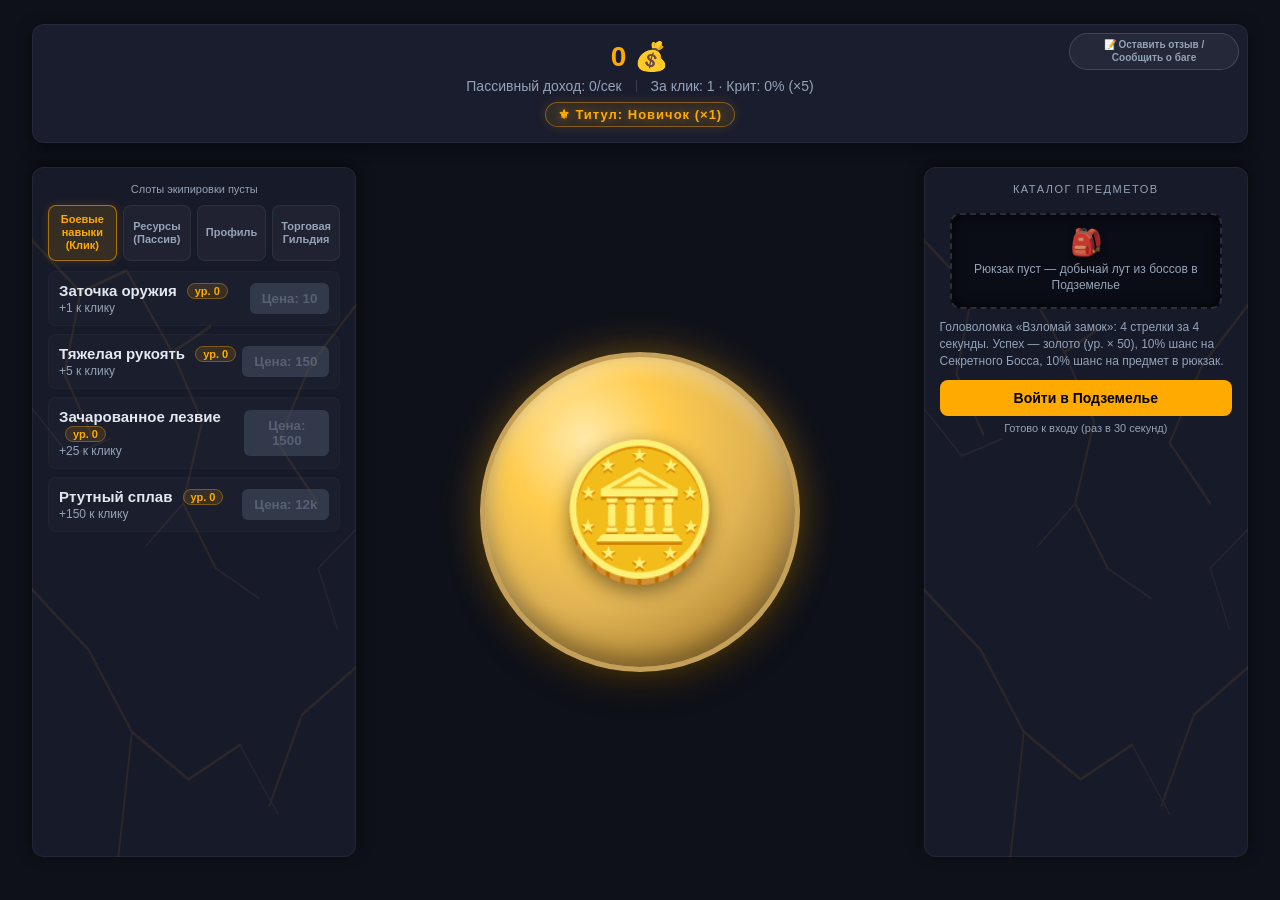
==== index.html @ f973aa7d "Add files via upload" ====
<!DOCTYPE html>
<html lang="ru">
<head>
    <meta charset="UTF-8">
    <meta name="viewport" content="width=device-width, initial-scale=1.0, maximum-scale=1.0, user-scalable=no">
    <title>Fantasy Clicker RPG</title>
    <link rel="stylesheet" href="style.css">
</head>
<body>

    <div class="game-container">
        <!-- Верхняя статистика -->
        <div class="stats-panel">
            <div class="gold-display" id="gold-count">0 💰</div>
            <div class="stats-row">
                <div class="gps-display" id="gps-count">Пассивный доход: 0/сек</div>
                <div class="gpc-display" id="gpc-count">За клик: 1</div>
            </div>
            <!-- HTML: Текущий титул (множитель Золотого Сундука) -->
            <div class="title-display" id="title-count">⚜ Титул: Новичок (×1)</div>
            <!-- HTML: Экипированное оружие с критами (угол HUD) -->
            <div class="equip-hint hidden" id="equip-hint">Оружие: Кинжал Удачи [+5% Крит]</div>

            <!-- HTML: Кнопка отзыва — верхний правый угол HUD -->
            <button class="feedback-btn" id="feedback-btn">📝 Оставить отзыв / Сообщить о баге</button>
        </div>

        <!-- HTML: Центральная зона — Золотая Монета и экран Подземелья -->
        <div class="center-panel" id="center-panel">
            <div class="click-zone" id="click-zone">
                <div id="coin-target" role="button" tabindex="0" aria-label="Золотая монета">
                    <span class="coin-face">🪙</span>
                </div>

                <!-- HTML: Золотой сундук — случайно появляется на арене -->
                <div id="chest-target" class="hidden" role="button" tabindex="0" aria-label="Золотой сундук">
                    <span class="chest-face">🧰</span>
                </div>

                <!-- HTML: Экран Подземелья (монета в это время скрыта) -->
                <div id="dungeon-screen" class="hidden">
                    <div id="puzzle-view">
                        <div class="puzzle-title">Взломай замок</div>
                        <div class="puzzle-timer"><div id="puzzle-timer-fill"></div></div>
                        <div class="puzzle-target" id="puzzle-target"></div>
                        <div class="puzzle-keys">
                            <button class="arrow-btn" data-dir="L">←</button>
                            <button class="arrow-btn" data-dir="U">↑</button>
                            <button class="arrow-btn" data-dir="R">→</button>
                            <button class="arrow-btn" data-dir="D">↓</button>
                        </div>
                        <div class="puzzle-status" id="puzzle-status"></div>
                    </div>

                    <div id="secret-boss" class="hidden">
                        <div class="secret-title">СЕКРЕТНЫЙ БОСС</div>
                        <div id="secret-boss-name">Король-Лич</div>
                        <div id="secret-hp-container">
                            <div id="secret-hp-fill"></div>
                            <span id="secret-hp-text">0 / 0 HP</span>
                        </div>
                        <div class="boss-img-wrap">
                            <img id="secret-boss-img" src="images/lich.png" alt="Король-Лич">
                        </div>
                    </div>
                </div>
            </div>
        </div>

        <!-- HTML: Вкладки — переключают зоны только на мобилках -->
        <div class="tabs">
            <button class="tab-btn active" data-tab="sec-gear">Снаряжение</button>
            <button class="tab-btn" data-tab="sec-inventory">Предметы</button>
            <button class="tab-btn" data-tab="sec-dungeon">Подземелье</button>
        </div>

        <!-- HTML: Левая колонка — магазин и наёмники -->
        <div class="left-panel" id="left-panel">
            <div class="panel-cracks"></div>
            <div class="upgrades-panel">
                <!-- Вкладка: Снаряжение (sec-gear) -->
                <div class="tab-page" id="sec-gear">
                    <div class="stat-bonus" id="stat-bonus"></div>

                    <!-- HTML: Магазин — три под-вкладки -->
                    <div class="shop-tabs">
                        <button class="shop-tab-btn active" data-shop="shop-combat">Боевые навыки (Клик)</button>
                        <button class="shop-tab-btn" data-shop="shop-passive">Ресурсы (Пассив)</button>
                        <button class="shop-tab-btn" data-shop="shop-profile">Профиль</button>
                        <button class="shop-tab-btn" data-shop="shop-guild">Торговая Гильдия</button>
                    </div>

                    <!-- Вкладка: Боевые навыки (клик-апгрейды) -->
                    <div class="shop-page" id="shop-combat">
                        <div id="click-upgrades-list">
                            <!-- JS рендерит линейку клик-апгрейдов из gameState.clickUpgrades -->
                        </div>
                    </div>

                    <!-- Вкладка: Ресурсы (пассивный доход) -->
                    <div class="shop-page hidden" id="shop-passive">
                        <div id="passive-buildings-list">
                            <!-- JS рендерит линейку построек из gameState.passiveBuildings -->
                        </div>
                    </div>

                    <!-- HTML: Вкладка «Профиль» — информационный центр -->
                    <div class="shop-page hidden" id="shop-profile">
                        <div class="profile-head">
                            <div class="profile-title-label">Текущий титул</div>
                            <div class="profile-title-name" id="profile-title-name">Новичок</div>
                            <div class="profile-title-mult" id="profile-title-mult">Множитель сундуков: x1</div>
                        </div>

                        <div class="profile-stats">
                            <div class="profile-stat"><span>Сила клика (GPC)</span><b id="profile-gpc">1</b></div>
                            <div class="profile-stat"><span>Шанс крита</span><b id="profile-crit">0%</b></div>
                            <div class="profile-stat"><span>Пассивный доход (GPS)</span><b id="profile-gps">0/сек</b></div>
                            <div class="profile-stat"><span>Всего добыто золота за всё время</span><b id="profile-total">0</b></div>
                        </div>

                        <!-- HTML: СНАРЯЖЕНИЕ — три слота (процентные множители) -->
                        <div class="equip-block">
                            <div class="equip-caption">Снаряжение</div>
                            <div class="equip-slots" id="equip-slots">
                                <!-- JS рендерит слоты: Оружие / Инструмент / Артефакт -->
                            </div>
                        </div>

                        <!-- HTML: ДЕРЕВО ТАЛАНТОВ (чуть ниже статистики) -->
                        <div class="talent-tree">
                            <div class="talent-header">Доступно очков талантов: <b id="talent-points">3</b></div>
                            <div class="talent-columns" id="talent-columns">
                                <!-- JS рендерит три ветки: Воин / Алхимик / Искатель -->
                            </div>
                        </div>

                        <div class="titles-caption">Титулы и множители сундуков</div>
                        <div class="titles-table" id="titles-table">
                            <!-- JS рендерит строки из TITLES -->
                        </div>
                    </div>

                    <!-- HTML: Вкладка «Торговая Гильдия» — торговые экспедиции (караваны) -->
                    <div class="shop-page hidden" id="shop-guild">
                        <div class="guild-card">
                            <div class="guild-caption">🚗 Торговая Гильдия</div>
                            <p class="guild-hint">Отправляй караван по дорогам королевства: 5 минут в пути — и он вернётся с золотом. Чем выше твой пассивный доход, тем богаче торговый путь.</p>
                            <div class="guild-row">
                                <span class="guild-mult" id="caravan-mult">Множитель лицензий: ×1</span>
                            </div>
                            <div class="guild-timer" id="caravan-timer">Нужен пассивный доход (GPS > 0), чтобы отправить караван</div>
                            <button class="guild-btn" id="send-caravan-btn">Отправить Караван (5 мин)</button>
                        </div>
                    </div>
                </div>
            </div>
        </div>

        <!-- HTML: Правая колонка — рюкзак и подземелье -->
        <div class="right-panel" id="right-panel">
            <div class="panel-cracks"></div>
            <div class="upgrades-panel">
                <!-- HTML: Вкладка «Предметы» — каталог всего снаряжения -->
                <div class="tab-page hidden" id="sec-inventory">
                    <div class="titles-caption">Каталог предметов</div>
                    <div id="inventory-grid">
                        <!-- JS рендерит ячейки .inventory-slot с надетыми предметами -->
                    </div>
                </div>

                <!-- HTML: Вкладка «Подземелье» -->
                <div class="tab-page hidden" id="sec-dungeon">
                    <p class="dungeon-hint">Головоломка «Взломай замок»: 4 стрелки за 4 секунды. Успех — золото (ур. × 50), 10% шанс на Секретного Босса, 10% шанс на предмет в рюкзак.</p>
                    <button class="dungeon-btn" id="enter-dungeon-btn">Войти в Подземелье</button>
                    <p class="dungeon-cool" id="dungeon-cool">Готово к входу (раз в 30 секунд)</p>
                </div>
            </div>
        </div>

        <!-- HTML: Тост о выпавшем луте -->
        <div id="loot-toast" class="hidden">
            <div class="loot-title">Найдено в Подземелье</div>
            <div class="loot-name" id="loot-name"></div>
            <div class="loot-desc" id="loot-desc"></div>
        </div>
    </div>

    <!-- HTML: Затемнение под модалкой отзыва -->
    <div id="feedback-overlay"></div>

    <!-- HTML: Модалка отзыва — Google Форма внутри iframe -->
    <div id="feedbackModal">
        <button class="feedback-close" id="feedback-close" aria-label="Закрыть">✕</button>
        <div class="feedback-title">📝 Отзыв тестера / Сообщить о баге</div>
        <div class="feedback-frame">
            <iframe src="https://docs.google.com/forms/d/e/1FAIpQLSfrHmLt3FwXzu5K6GGlWEjlSm9oFpjKxw72t0lp-JDyLlshKQ/viewform?usp=publish-editor" width="100%" height="500" frameborder="0" marginheight="0" marginwidth="0">Загрузка...</iframe>
        </div>
    </div>
    <script src="app.js"></script>
</body>
</html>
---- style.css ----
/* --- СТИЛИ И ИНТЕРФЕЙС (CSS) --- */
        :root {
            --bg-color: #0f111a;
            --panel-color: #1a1d2e;
            --accent-color: #ffaa00;
            --text-color: #e2e8f0;
            --text-dim: #94a3b8;
        }

        * {
            box-sizing: border-box;
            margin: 0;
            padding: 0;
            user-select: none;
            -webkit-user-select: none;
        }

        body {
            background-color: var(--bg-color);
            color: var(--text-color);
            font-family: 'Segoe UI', Tahoma, Geneva, Verdana, sans-serif;
            display: flex;
            flex-direction: column;
            align-items: center;
            height: 100vh;
            overflow: hidden;
        }

        .game-container {
            width: 100%;
            max-width: 480px;
            height: 100%;
            display: flex;
            flex-direction: column;
            justify-content: space-between;
            padding: 20px;
            position: relative;
        }

        /* Верхняя панель: Статистика */
        .stats-panel {
            position: relative;   /* якорь для кнопки отзыва (верхний правый угол) */
            background: var(--panel-color);
            padding: 15px;
            border-radius: 12px;
            text-align: center;
            box-shadow: 0 4px 15px rgba(0,0,0,0.5);
            border: 1px solid rgba(255,255,255,0.05);
        }

        /* ============================================================
           ОТЗЫВ ТЕСТЕРА: кнопка в углу HUD + модалка с Google Формой
           Правило трещин: у кнопки и содержимого модалки z-index выше
           любых декоративных линий (panel-cracks живёт на z-index: 0).
           ============================================================ */
        .feedback-btn {
            position: absolute;
            top: 8px;
            right: 8px;
            z-index: 2;              /* поверх фоновых декораций панели */
            max-width: 170px;
            padding: 5px 9px;
            font-size: 10px;
            font-weight: bold;
            line-height: 1.25;
            color: var(--text-dim);
            background: rgba(255, 255, 255, 0.05);
            border: 1px solid rgba(255, 255, 255, 0.14);
            border-radius: 999px;
            cursor: pointer;
            transition: color 0.15s ease, border-color 0.15s ease, box-shadow 0.2s ease;
        }

        .feedback-btn:hover {
            color: var(--accent-color);
            border-color: rgba(255, 170, 0, 0.55);
            box-shadow: 0 0 12px rgba(255, 170, 0, 0.35);
        }

        /* Полупрозрачный задний фон: игра слегка затенена, но продолжает жить */
        #feedback-overlay {
            display: none;
            position: fixed;
            inset: 0;
            background: rgba(0, 0, 0, 0.65);
            z-index: 9999;
        }

        /* Сама модалка — строго поверх всей игры */
        #feedbackModal {
            display: none;
            position: fixed;
            top: 50%;
            left: 50%;
            transform: translate(-50%, -50%);
            z-index: 10000;
            width: min(560px, calc(100vw - 24px));
            box-sizing: border-box;
            padding: 16px 14px 14px;
            background: #0d101b;
            border: 1px solid rgba(255, 170, 0, 0.45);
            border-radius: 14px;
            box-shadow: 0 24px 64px rgba(0, 0, 0, 0.75), inset 0 0 26px rgba(255, 170, 0, 0.05);
        }

        .feedback-title {
            position: relative;
            z-index: 1;              /* заголовок поверх любых декоративных линий */
            text-align: center;
            font-size: 14px;
            font-weight: 900;
            letter-spacing: 0.5px;
            color: var(--accent-color);
            text-shadow: 0 0 10px rgba(255, 170, 0, 0.4);
            margin-bottom: 10px;
            padding: 0 26px;
        }

        .feedback-close {
            position: absolute;
            top: 8px;
            right: 8px;
            z-index: 2;              /* крестик всегда кликабелен */
            width: 28px;
            height: 28px;
            display: flex;
            align-items: center;
            justify-content: center;
            font-size: 15px;
            font-weight: bold;
            color: var(--text-dim);
            background: rgba(255, 255, 255, 0.06);
            border: 1px solid rgba(255, 255, 255, 0.16);
            border-radius: 50%;
            cursor: pointer;
            transition: color 0.15s ease, border-color 0.15s ease, transform 0.1s ease;
        }

        .feedback-close:hover {
            color: #ff5f5f;
            border-color: rgba(255, 95, 95, 0.65);
            transform: rotate(90deg);
        }

        /* Рамка формы: iframe строго поверх фоновых линий, ничего не перекрывает поля */
        .feedback-frame {
            position: relative;
            z-index: 1;
            border: 1px solid rgba(255, 255, 255, 0.12);
            border-radius: 10px;
            overflow: hidden;
            background: #fff;
        }

        .feedback-frame iframe {
            display: block;
            width: 100%;
            height: 500px;
            border: 0;
            background: #fff;
        }

        /* На узких экранах форма ниже, чтобы не вылезала за viewport */
        @media (max-width: 600px) {
            .feedback-frame iframe { height: 60vh; }
        }

        .gold-display {
            font-size: 28px;
            font-weight: bold;
            color: var(--accent-color);
            margin-bottom: 5px;
        }

        .gps-display {
            font-size: 14px;
            color: var(--text-dim);
        }

        /* Центральная зона: Главная кнопка / Клик */
        .click-zone {
            flex: 1;
            display: flex;
            justify-content: center;
            align-items: center;
            position: relative;
        }

        /* === CSS: ТРИ ЗОНЫ HUD (на ПК встают в ряд, на мобилках стеком) === */
        .center-panel {
            flex: 1 1 auto;
            min-height: 0;
            display: flex;
            align-items: stretch;
            justify-content: center;
        }

        .left-panel,
        .right-panel {
            width: 100%;
            min-width: 0;
            position: relative;        /* якорь для золотых трещин */
        }

        /* === CSS: ЗОЛОТЫЕ ТРЕЩИНЫ (медленная пульсация ауры) === */
        .panel-cracks {
            position: absolute;
            inset: 0;
            z-index: 0;        /* трещины уходят на задний план */
            pointer-events: none;
            opacity: 0.45;
            background-image: url("data:image/svg+xml,%3Csvg%20xmlns%3D%27http%3A//www.w3.org/2000/svg%27%20width%3D%27240%27%20height%3D%27320%27%20viewBox%3D%270%200%20240%20320%27%20preserveAspectRatio%3D%27none%27%3E%3Cg%20fill%3D%27none%27%20stroke%3D%27%23ffaa00%27%20stroke-width%3D%271.4%27%20stroke-linecap%3D%27round%27%20stroke-linejoin%3D%27round%27%3E%3Cpath%20d%3D%27M0%2034%20L36%2058%20L70%2048%20L104%2086%20L132%2074%27/%3E%3Cpath%20d%3D%27M240%2064%20L206%2092%20L182%20128%20L212%20156%27/%3E%3Cpath%20d%3D%27M0%20196%20L42%20224%20L74%20262%20L64%20320%27/%3E%3Cpath%20d%3D%27M240%20232%20L200%20254%20L176%20296%27/%3E%3Cpath%20d%3D%27M104%2086%20L126%20118%20L112%20156%20L136%20186%27/%3E%3Cpath%20d%3D%27M74%20262%20L116%20284%20L154%20268%27/%3E%3Cpath%20d%3D%27M36%2058%20L24%2096%20L44%20124%27/%3E%3C/g%3E%3Cg%20fill%3D%27none%27%20stroke%3D%27%23c5a059%27%20stroke-width%3D%270.9%27%20stroke-linecap%3D%27round%27%3E%3Cpath%20d%3D%27M0%20112%20L28%20134%20L58%20126%27/%3E%3Cpath%20d%3D%27M240%20168%20L212%20186%20L226%20214%27/%3E%3Cpath%20d%3D%27M112%20156%20L84%20176%27/%3E%3Cpath%20d%3D%27M154%20268%20L182%20300%27/%3E%3Cpath%20d%3D%27M136%20186%20L168%20200%27/%3E%3C/g%3E%3C/svg%3E");
            background-size: 100% 100%;
            background-repeat: no-repeat;
            animation: goldPulse 5s ease-in-out infinite;
        }

        /* Дыхание магики: мягче на 0/100%, неоновый всплеск на 50% */
        @keyframes goldPulse {
            0%, 100% {
                opacity: 0.45;
                filter: drop-shadow(0 0 4px rgba(255, 170, 0, 0.35));
            }
            50% {
                opacity: 0.62;
                filter: drop-shadow(0 0 14px rgba(255, 170, 0, 0.65)) drop-shadow(0 0 3px rgba(255, 226, 140, 0.9));
            }
        }

        /* === CSS: ЗОЛОТАЯ МОНЕТА (главная цель) === */
        #coin-target {
            position: relative;
            width: clamp(150px, 46vw, 210px);
            height: clamp(150px, 46vw, 210px);
            border-radius: 50%;
            display: flex;
            align-items: center;
            justify-content: center;
            perspective: 700px;
            cursor: pointer;
            outline: none;
            -webkit-user-select: none;
            user-select: none;
            background: radial-gradient(circle at 32% 26%, #ffe9a8 0%, #ffcc4d 26%, #e0b354 55%, #a67c2e 85%, #7a5a20 100%);
            border: 5px solid #c5a059;
            box-shadow:
                0 0 38px rgba(255, 170, 0, 0.38),
                0 14px 30px rgba(0, 0, 0, 0.55),
                inset 0 -10px 22px rgba(0, 0, 0, 0.35),
                inset 0 10px 20px rgba(255, 255, 255, 0.35);
            transition: transform 0.08s ease, box-shadow 0.2s ease;
        }

        #coin-target:hover {
            box-shadow:
                0 0 54px rgba(255, 170, 0, 0.55),
                0 14px 30px rgba(0, 0, 0, 0.55),
                inset 0 -10px 22px rgba(0, 0, 0, 0.35),
                inset 0 10px 20px rgba(255, 255, 255, 0.45);
        }

        /* Сжатие при зажатии */
        #coin-target:active {
            transform: scale(0.92);
        }

        /* Рельеф внутри монеты: 3D-покачивание */
        .coin-face {
            font-size: clamp(58px, 20vw, 92px);
            line-height: 1;
            animation: coinIdle 3.2s ease-in-out infinite;
            filter: drop-shadow(0 6px 10px rgba(0, 0, 0, 0.45));
        }

        @keyframes coinIdle {
            0%, 100% { transform: translateY(0) rotateY(-24deg) rotate(-4deg); }
            50%      { transform: translateY(-12px) rotateY(24deg) rotate(4deg); }
        }

        /* Золотые искры при клике */
        .coin-spark {
            position: absolute;
            left: 50%;
            top: 50%;
            width: 7px;
            height: 7px;
            border-radius: 50%;
            background: radial-gradient(circle, #fff6c9 0%, var(--accent-color) 55%, rgba(255, 170, 0, 0) 100%);
            box-shadow: 0 0 8px rgba(255, 200, 60, 0.9);
            pointer-events: none;
            animation: sparkFly 0.62s ease-out forwards;
        }

        @keyframes sparkFly {
            0%   { opacity: 1; transform: translate(-50%, -50%) scale(1); }
            100% { opacity: 0; transform: translate(calc(-50% + var(--dx, 0px)), calc(-50% + var(--dy, 0px))) scale(0.15); }
        }

        #boss-name,
        #secret-boss-name {
            font-size: 18px;
            font-weight: bold;
            color: var(--accent-color);
            text-align: center;
            text-shadow: 0 0 12px rgba(255, 170, 0, 0.35), 0 2px 3px rgba(0,0,0,0.8);
            letter-spacing: 0.5px;
        }

        /* HP-бар босса */
        #hp-container,
        #secret-hp-container {
            position: relative;
            width: 100%;
            max-width: 300px;
            height: 22px;
            background: #0b0d16;
            border: 1px solid rgba(255,255,255,0.14);
            border-radius: 11px;
            overflow: hidden;
            box-shadow: 0 2px 8px rgba(0,0,0,0.5);
        }

        #hp-fill,
        #secret-hp-fill {
            height: 100%;
            width: 100%;
            background: linear-gradient(90deg, #ff1100 0%, #ff6b35 100%);
            box-shadow: 0 0 12px rgba(255, 17, 0, 0.6) inset;
            transition: width 0.15s ease-out;
        }

        #hp-text,
        #secret-hp-text {
            position: absolute;
            top: 0;
            left: 0;
            right: 0;
            bottom: 0;
            display: flex;
            align-items: center;
            justify-content: center;
            font-size: 11px;
            font-weight: bold;
            color: #fff;
            letter-spacing: 0.5px;
            text-shadow: 0 1px 2px #000, 0 0 4px #000;
        }

        /* Обертка и картинка босса */
        .boss-img-wrap {
            width: 100%;
            display: flex;
            justify-content: center;
            align-items: center;
        }

        #boss-img,
        #secret-boss-img {
            max-width: 260px;
            width: 100%;
            height: auto;
            max-height: 260px;
            object-fit: contain;
            cursor: pointer;
            outline: none;
            -webkit-user-select: none;
            user-select: none;
            -webkit-user-drag: none;
            filter: drop-shadow(0 8px 18px rgba(0,0,0,0.6));
            /* idle-покачивание */
            animation: bossIdle 3s ease-in-out infinite;
            transition: transform 0.05s ease;
        }

        #boss-img:active,
        #secret-boss-img:active {
            transform: scale(0.94);
        }

        /* Секретный босс: HP-бар в фиолетовых тонах */
        #secret-hp-fill {
            background: linear-gradient(90deg, #7c3aed 0%, #a855f7 100%);
            box-shadow: 0 0 12px rgba(168, 85, 247, 0.6) inset;
        }

        @keyframes bossIdle {
            0%, 100% { transform: translateY(0); }
            50%      { transform: translateY(-14px); }
        }

        /* Эффект удара: сжатие + красная вспышка */
        #boss-img.hit-effect,
        #secret-boss-img.hit-effect {
            animation: bossIdle 3s ease-in-out infinite, bossHit 0.18s ease-out;
        }

        @keyframes bossHit {
            0%   { transform: scale(1.06); filter: brightness(3) saturate(0); }
            35%  { transform: scale(0.86); filter: brightness(1.7) sepia(1) saturate(8) hue-rotate(-30deg); }
            100% { transform: scale(1);    filter: drop-shadow(0 8px 18px rgba(0,0,0,0.6)); }
        }

        /* Всплывающие цифры урона/клика */
        .floating-text {
            position: absolute;
            color: var(--accent-color);
            font-size: 24px;
            font-weight: bold;
            pointer-events: none;
            animation: floatUp 0.6s ease-out forwards;
        }

        @keyframes floatUp {
            0% { opacity: 1; transform: translateY(0) scale(1); }
            100% { opacity: 0; transform: translateY(-80px) scale(0.8); }
        }

        /* === CSS: КРИТИЧЕСКИЙ УДАР === */
        .floating-text.crit {
            color: #ff1100;
            font-size: 42px;
            font-weight: 900;
            letter-spacing: 1px;
            text-shadow: 0 0 10px rgba(255, 17, 0, 0.9), 0 0 26px rgba(255, 17, 0, 0.55), 0 2px 4px rgba(0,0,0,0.8);
            animation: floatUpCrit 0.75s ease-out forwards;
            z-index: 5;
        }

        @keyframes floatUpCrit {
            0%   { opacity: 1; transform: translateY(0) scale(0.5) rotate(-4deg); }
            25%  { opacity: 1; transform: translateY(-18px) scale(1.3) rotate(2deg); }
            100% { opacity: 0; transform: translateY(-110px) scale(1) rotate(0deg); }
        }

        /* Уровень/количество внутри названия апгрейда магазина */
        .upg-lvl {
            font-size: 11px;
            font-weight: bold;
            color: var(--accent-color);
            background: rgba(255, 170, 0, 0.12);
            border: 1px solid rgba(255, 170, 0, 0.35);
            border-radius: 999px;
            padding: 1px 7px;
            margin-left: 6px;
            vertical-align: 1px;
            white-space: nowrap;
        }

        /* Оружие с критами — Кинжал Удачи в углу HUD */
        .equip-hint {
            display: inline-block;
            margin-top: 6px;
            padding: 3px 10px;
            font-size: 11px;
            font-weight: bold;
            color: #3b82f6;
            background: rgba(59, 130, 246, 0.12);
            border: 1px solid rgba(59, 130, 246, 0.5);
            border-radius: 999px;
            text-shadow: 0 0 10px rgba(59, 130, 246, 0.6);
            box-shadow: 0 0 12px rgba(59, 130, 246, 0.25);
        }

        /* Нинняя панель: Улучшения (контент поверх трещин) */
        .upgrades-panel {
            position: relative;
            z-index: 2;
            background: rgba(26, 29, 46, 0.82);
            border-radius: 12px;
            padding: 15px;
            max-height: 250px;
            overflow-y: auto;
            box-shadow: 0 -4px 15px rgba(0,0,0,0.5);
            border: 1px solid rgba(255,255,255,0.05);
            /* убираем дефолтный скроллбар браузера */
            scrollbar-width: thin;
            scrollbar-color: var(--accent-color) #11131c;
        }

        /* Кастомный скроллбар панели (золото) */
        .upgrades-panel::-webkit-scrollbar {
            width: 6px;
            height: 6px;
        }

        .upgrades-panel::-webkit-scrollbar-track {
            background: #11131c;
            border-radius: 6px;
        }

        .upgrades-panel::-webkit-scrollbar-thumb {
            background: linear-gradient(180deg, var(--accent-color) 0%, #c5a059 100%);
            border-radius: 6px;
            box-shadow: 0 0 6px rgba(255, 170, 0, 0.4);
        }

        .upgrades-panel::-webkit-scrollbar-thumb:hover {
            background: #ffcc55;
        }

        .upgrades-panel::-webkit-scrollbar-thumb:active {
            background: #ffe08a;
        }

        .upgrade-item {
            display: flex;
            justify-content: space-between;
            align-items: center;
            background: rgba(255,255,255,0.02);
            padding: 10px;
            border-radius: 8px;
            margin-bottom: 8px;
            border: 1px solid rgba(255,255,255,0.02);
        }

        .upgrade-info h4 {
            font-size: 15px;
            margin-bottom: 2px;
        }

        .upgrade-info p {
            font-size: 12px;
            color: var(--text-dim);
        }

        .upgrade-btn {
            background: var(--accent-color);
            color: #000;
            border: none;
            padding: 8px 12px;
            border-radius: 6px;
            font-weight: bold;
            cursor: pointer;
            transition: opacity 0.2s;
        }

        .upgrade-btn:disabled {
            background: #475569;
            color: #94a3b8;
            cursor: not-allowed;
            opacity: 0.5;
        }

        /* === CSS: ВКЛАДКИ НИЖНЕЙ ПАНЕЛИ === */
        .hidden { display: none !important; }

        .tabs {
            display: flex;
            gap: 6px;
            margin-bottom: 12px;
            background: var(--panel-color);
            border: 1px solid rgba(255,255,255,0.05);
            border-radius: 12px;
            padding: 10px;
            box-shadow: 0 4px 14px rgba(0,0,0,0.45);
        }

        .tab-btn {
            flex: 1;
            background: rgba(255,255,255,0.04);
            color: var(--text-dim);
            border: 1px solid rgba(255,255,255,0.06);
            padding: 8px 4px;
            border-radius: 8px;
            font-size: 12px;
            font-weight: bold;
            cursor: pointer;
            transition: background 0.15s ease, color 0.15s ease, border-color 0.15s ease;
        }

        .tab-btn.active {
            background: rgba(255,170,0,0.14);
            color: var(--accent-color);
            border-color: rgba(255,170,0,0.55);
            box-shadow: 0 0 10px rgba(255,170,0,0.18);
        }

        .tab-page {
            position: relative;
            z-index: 2;
            display: block;
        }

        .stat-bonus {
            font-size: 11px;
            color: var(--text-dim);
            text-align: center;
            margin-bottom: 10px;
        }

        /* === CSS: СЕТКА РЮКЗАКА (СЛОТЫ ЛУТА) === */
        #inventory-grid {
            display: grid;
            grid-template-columns: repeat(auto-fill, minmax(70px, 1fr));
            gap: 10px;
            padding: 10px;
        }

        .inventory-slot {
            position: relative;
            aspect-ratio: 1 / 1;
            min-width: 70px;
            min-height: 70px;
            display: flex;
            flex-direction: column;
            align-items: center;
            justify-content: center;
            gap: 3px;
            padding: 6px 4px;
            background: #0b0d16;
            border: 2px solid rgba(255,255,255,0.10);
            border-radius: 10px;
            box-shadow: inset 0 0 14px rgba(0,0,0,0.75);
            text-align: center;
        }

        /* Неоновая подсветка рамки по редкости */
        .inventory-slot.rarity-common {
            border-color: #94a3b8;
            box-shadow: inset 0 0 14px rgba(0,0,0,0.75), 0 0 8px rgba(148, 163, 184, 0.35);
        }

        .inventory-slot.rarity-rare {
            border-color: #3b82f6;
            box-shadow: inset 0 0 14px rgba(0,0,0,0.75), 0 0 10px rgba(59, 130, 246, 0.5);
        }

        .inventory-slot.rarity-epic {
            border-color: #a855f7;
            box-shadow: inset 0 0 14px rgba(0,0,0,0.75), 0 0 12px rgba(168, 85, 247, 0.55);
        }

        .inventory-slot.equipped {
            background: #141830;
            transform: translateY(-2px);
        }

        .inventory-slot.equipped.rarity-common  { box-shadow: inset 0 0 14px rgba(0,0,0,0.6), 0 0 16px rgba(148, 163, 184, 0.75); }
        .inventory-slot.equipped.rarity-rare    { box-shadow: inset 0 0 14px rgba(0,0,0,0.6), 0 0 18px rgba(59, 130, 246, 0.8); }
        .inventory-slot.equipped.rarity-epic    { box-shadow: inset 0 0 14px rgba(0,0,0,0.6), 0 0 20px rgba(168, 85, 247, 0.85); }

        .slot-icon {
            font-size: 22px;
            line-height: 1;
            filter: drop-shadow(0 2px 3px rgba(0,0,0,0.8));
        }

        .slot-bonus {
            font-size: 10px;
            font-weight: bold;
            color: var(--accent-color);
            line-height: 1;
        }

        .slot-btn {
            border: 1px solid rgba(255,255,255,0.18);
            background: rgba(255,255,255,0.06);
            color: var(--text-color);
            font-size: 9px;
            font-weight: bold;
            line-height: 1;
            padding: 3px 5px;
            border-radius: 5px;
            cursor: pointer;
            transition: background 0.15s ease, color 0.15s ease;
        }

        .slot-btn:hover {
            background: rgba(255,170,0,0.22);
        }

        .slot-btn.on {
            background: var(--accent-color);
            color: #000;
            border-color: var(--accent-color);
        }

        /* Заглушка пустого рюкзака — в виде «пустого слота» */
        .inv-empty {
            grid-column: 1 / -1;
            display: flex;
            flex-direction: column;
            align-items: center;
            justify-content: center;
            gap: 6px;
            min-height: 92px;
            padding: 14px 12px;
            background: #0b0d16;
            border: 2px dashed rgba(255, 255, 255, 0.14);
            border-radius: 10px;
            box-shadow: inset 0 0 14px rgba(0, 0, 0, 0.75);
            color: var(--text-dim);
            font-size: 12px;
            line-height: 1.35;
            text-align: center;
            transition: border-color 0.25s ease;
        }

        .inv-empty:hover {
            border-color: rgba(255, 170, 0, 0.45);
        }

        .inv-empty .empty-icon {
            font-size: 26px;
            line-height: 1;
            opacity: 0.8;
            filter: drop-shadow(0 2px 3px rgba(0, 0, 0, 0.8));
        }

        /* === CSS: ПОДЗЕМЕЛЬЕ === */
        .dungeon-hint {
            font-size: 12px;
            color: var(--text-dim);
            line-height: 1.4;
            margin-bottom: 10px;
        }

        .dungeon-btn {
            width: 100%;
            padding: 10px;
            border: none;
            border-radius: 8px;
            background: var(--accent-color);
            color: #000;
            font-weight: bold;
            font-size: 14px;
            cursor: pointer;
            transition: opacity 0.2s;
        }

        .dungeon-btn:disabled {
            background: #475569;
            color: #94a3b8;
            opacity: 0.6;
            cursor: not-allowed;
        }

        .dungeon-cool {
            font-size: 11px;
            color: var(--text-dim);
            text-align: center;
            margin-top: 6px;
        }

        /* Экран головоломки (живёт в клик-зоне, арена скрыта) */
        #dungeon-screen {
            width: 100%;
            display: flex;
            flex-direction: column;
            align-items: center;
            gap: 8px;
            text-align: center;
        }

        #dungeon-screen.shake { animation: dungeonShake 0.5s ease-in-out; }

        @keyframes dungeonShake {
            0%, 100% { transform: translate(0, 0); }
            20% { transform: translate(-9px, 4px) rotate(-1.2deg); }
            40% { transform: translate(9px, -4px) rotate(1.2deg); }
            60% { transform: translate(-6px, -3px); }
            80% { transform: translate(6px, 3px); }
        }

        .puzzle-title {
            font-size: 17px;
            font-weight: bold;
            color: var(--accent-color);
            text-shadow: 0 0 12px rgba(255,170,0,0.35);
        }

        .puzzle-timer {
            width: 100%;
            max-width: 300px;
            height: 10px;
            background: #0b0d16;
            border: 1px solid rgba(255,255,255,0.14);
            border-radius: 5px;
            overflow: hidden;
        }

        #puzzle-timer-fill {
            height: 100%;
            width: 100%;
            background: linear-gradient(90deg, #ffaa00 0%, #ff1100 100%);
            transition: width 0.05s linear;
        }

        .puzzle-target {
            display: flex;
            gap: 10px;
            min-height: 44px;
            font-size: 34px;
            line-height: 44px;
            color: var(--text-color);
            text-shadow: 0 0 12px rgba(255,170,0,0.5);
        }

        .puzzle-target .arrow.pending { opacity: 0.4; }
        .puzzle-target .arrow.ok {
            color: #22c55e;
            text-shadow: 0 0 12px rgba(34,197,94,0.8);
        }

        .puzzle-keys {
            display: flex;
            gap: 8px;
        }

        .arrow-btn {
            width: 52px;
            height: 52px;
            border-radius: 10px;
            border: 1px solid rgba(255,255,255,0.14);
            background: #1a1d2e;
            color: var(--text-color);
            font-size: 24px;
            cursor: pointer;
            transition: transform 0.05s ease, background 0.1s ease;
        }

        .arrow-btn:active {
            transform: scale(0.9);
            background: rgba(255,170,0,0.3);
        }

        .puzzle-status {
            font-size: 14px;
            font-weight: bold;
            min-height: 18px;
        }

        .puzzle-status.ok { color: #22c55e; }
        .puzzle-status.fail { color: #ff1100; }

        /* Секретный босс в данже */
        .secret-title {
            font-size: 16px;
            font-weight: bold;
            color: #a855f7;
            letter-spacing: 2px;
            text-shadow: 0 0 14px rgba(168,85,247,0.75);
        }

        /* === CSS: ТОСТ ЛУТА === */
        #loot-toast {
            position: absolute;
            left: 50%;
            top: 42%;
            transform: translate(-50%, -50%);
            background: rgba(10, 12, 20, 0.96);
            border: 2px solid var(--accent-color);
            border-radius: 12px;
            padding: 14px 18px;
            text-align: center;
            z-index: 30;
            pointer-events: none;
            box-shadow: 0 0 34px rgba(255,170,0,0.45);
        }

        #loot-toast.show { animation: lootPop 2.6s ease forwards; }

        #loot-toast .loot-title {
            font-size: 11px;
            letter-spacing: 2px;
            text-transform: uppercase;
            color: var(--text-dim);
        }

        #loot-toast .loot-name {
            font-size: 20px;
            font-weight: 900;
            margin-top: 4px;
        }

        #loot-toast .loot-desc {
            font-size: 12px;
            color: var(--text-dim);
            margin-top: 4px;
        }

        @keyframes lootPop {
            0%   { opacity: 0; transform: translate(-50%, -50%) scale(0.4) rotate(-6deg); }
            12%  { opacity: 1; transform: translate(-50%, -50%) scale(1.18) rotate(2deg); }
            22%  { transform: translate(-50%, -50%) scale(1) rotate(0deg); }
            82%  { opacity: 1; transform: translate(-50%, -50%) scale(1); }
            100% { opacity: 0; transform: translate(-50%, -62%) scale(0.9); }
        }
    
        /* ============================================================
           ПК-ВЕРСИЯ (min-width: 769px)
           Три зоны в ряд: магазин | монета | рюкзак и подземелье.
           Вкладки отключены — весь HUD виден одновременно.
           ============================================================ */
        @media (min-width: 769px) {
            body {
                height: auto;
                min-height: 100vh;
                overflow: auto;
            }

            .game-container {
                max-width: 100%;
                width: 100%;
                height: auto;
                min-height: 100vh;
                padding: 24px 32px 32px;
                display: grid;
                grid-template-columns: minmax(260px, 1fr) minmax(440px, 1.6fr) minmax(260px, 1fr);
                grid-template-areas:
                    "stats stats stats"
                    "left center right";
                gap: 24px;
                align-content: start;
            }

            .stats-panel { grid-area: stats; }
            .center-panel { grid-area: center; }
            .left-panel   { grid-area: left; }
            .right-panel  { grid-area: right; }

            /* Вкладки на ПК не нужны: все три зоны видны сразу */
            .tabs { display: none; }
            .left-panel.hidden,
            .right-panel.hidden,
            .tab-page.hidden { display: block !important; }

            /* Одинаковая высота колонок, контент скроллится внутри */
            .center-panel,
            .left-panel,
            .right-panel {
                height: calc(100vh - 210px);
                min-height: 460px;
            }

            .left-panel,
            .right-panel { display: flex; }

            .left-panel .upgrades-panel,
            .right-panel .upgrades-panel {
                flex: 1;
                max-height: none;
                min-height: 0;
                overflow-y: auto;
            }

            .click-zone { min-height: 460px; }

            /* Монета крупнее — до 320px */
            #coin-target {
                width: 320px;
                height: 320px;
            }

            .coin-face { font-size: 132px; }

            /* Тост всегда по центру экрана */
            #loot-toast { position: fixed; }
        }

        /* ============================================================
           HUD: статистика (GPC + Титул), магазин с двумя вкладками,
           Золотой сундук.
           Правило трещин: .panel-cracks { z-index: 0 } + весь
           интерактивный контент панелей на z-index: 2 (проверено).
           ============================================================ */

        /* Верхняя панель: строка GPS + GPC и бейдж титула */
        .stats-row {
            display: flex;
            justify-content: center;
            align-items: center;
            gap: 14px;
            flex-wrap: wrap;
        }

        .gpc-display {
            font-size: 14px;
            color: var(--text-dim);
        }

        .gpc-display::before {
            content: '';
            display: inline-block;
            width: 1px;
            height: 12px;
            background: rgba(255, 255, 255, 0.15);
            margin-right: 14px;
            vertical-align: -1px;
        }

        .title-display {
            display: inline-block;
            margin-top: 8px;
            padding: 4px 12px;
            font-size: 13px;
            font-weight: bold;
            letter-spacing: 1px;
            color: var(--accent-color);
            background: rgba(255, 170, 0, 0.10);
            border: 1px solid rgba(255, 170, 0, 0.4);
            border-radius: 999px;
            text-shadow: 0 0 10px rgba(255, 170, 0, 0.45);
            box-shadow: 0 0 12px rgba(255, 170, 0, 0.15);
        }

        /* Магазин: две под-вкладки */
        .shop-tabs {
            display: flex;
            gap: 6px;
            margin-bottom: 10px;
        }

        .shop-tab-btn {
            flex: 1;
            background: rgba(255, 255, 255, 0.04);
            color: var(--text-dim);
            border: 1px solid rgba(255, 255, 255, 0.06);
            padding: 7px 4px;
            border-radius: 8px;
            font-size: 11px;
            font-weight: bold;
            cursor: pointer;
            white-space: normal;      /* три кнопки помещаются и на мобилке */
            line-height: 1.2;
            transition: background 0.15s ease, color 0.15s ease, border-color 0.15s ease;
        }

        .shop-tab-btn.active {
            background: rgba(255, 170, 0, 0.14);
            color: var(--accent-color);
            border-color: rgba(255, 170, 0, 0.55);
            box-shadow: 0 0 10px rgba(255, 170, 0, 0.18);
        }

        .shop-page {
            display: block;
            position: relative;
            z-index: 2;      /* контент вкладок строго поверх трещин (z-index: 0) */
        }

        /* ============================================================
           ВКЛАДКА «ТОРГОВАЯ ГИЛЬДИЯ» (караваны)
           ============================================================ */
        .guild-card {
            position: relative;
            z-index: 2;      /* плашка поверх трещин панели (z-index: 0) */
            background: rgba(255, 255, 255, 0.02);
            border: 1px solid rgba(255, 170, 0, 0.28);
            border-radius: 12px;
            padding: 12px 10px;
            box-shadow: inset 0 0 18px rgba(0, 0, 0, 0.55);
        }

        .guild-caption {
            font-size: 14px;
            font-weight: 900;
            letter-spacing: 1px;
            color: var(--accent-color);
            text-shadow: 0 0 10px rgba(255, 170, 0, 0.4);
            margin-bottom: 6px;
        }

        .guild-hint {
            position: relative;
            z-index: 1;      /* текст поверх любых декоративных линий */
            font-size: 12px;
            line-height: 1.45;
            color: var(--text-dim);
            margin-bottom: 10px;
        }

        .guild-row {
            display: flex;
            justify-content: space-between;
            gap: 8px;
            margin-bottom: 8px;
        }

        .guild-mult {
            position: relative;
            z-index: 1;
            font-size: 11px;
            font-weight: bold;
            color: var(--text-dim);
            background: rgba(255, 255, 255, 0.04);
            border: 1px solid rgba(255, 255, 255, 0.08);
            border-radius: 999px;
            padding: 4px 10px;
        }

        /* Плашка таймера: строго ПОД текстом ничего нет — трещины панели остаются на z-index: 0 */
        .guild-timer {
            position: relative;
            z-index: 1;
            text-align: center;
            font-size: 13px;
            font-weight: bold;
            background: rgba(0, 0, 0, 0.38);
            border: 1px dashed rgba(255, 170, 0, 0.35);
            border-radius: 8px;
            padding: 10px 8px;
            margin-bottom: 10px;
            color: var(--text-dim);
            transition: color 0.2s ease, border-color 0.2s ease, box-shadow 0.2s ease;
        }

        .guild-timer.busy {
            color: var(--accent-color);
            border-color: rgba(255, 170, 0, 0.7);
            text-shadow: 0 0 10px rgba(255, 170, 0, 0.55);
            box-shadow: 0 0 12px rgba(255, 170, 0, 0.22), inset 0 0 12px rgba(255, 170, 0, 0.1);
        }

        .guild-btn {
            position: relative;
            z-index: 1;      /* кнопка кликабельна: поверх трещин, не перекрыта текстом */
            display: block;
            width: 100%;
            padding: 10px 8px;
            border-radius: 9px;
            border: 1px solid rgba(255, 170, 0, 0.55);
            background: linear-gradient(180deg, rgba(255, 170, 0, 0.16) 0%, rgba(255, 170, 0, 0.05) 100%);
            color: var(--accent-color);
            font-size: 13px;
            font-weight: 900;
            letter-spacing: 0.5px;
            cursor: pointer;
            transition: transform 0.08s ease, box-shadow 0.2s ease, opacity 0.2s ease;
        }

        .guild-btn:hover:not(:disabled) {
            box-shadow: 0 0 16px rgba(255, 170, 0, 0.45);
        }

        .guild-btn:active:not(:disabled) {
            transform: scale(0.97);
        }

        .guild-btn:disabled {
            opacity: 0.45;
            cursor: not-allowed;
            border-color: rgba(255, 255, 255, 0.12);
            color: var(--text-dim);
            background: rgba(255, 255, 255, 0.03);
        }

        /* ============================================================
           ВКЛАДКА «ПРОФИЛЬ»: шапка титула, статистика, таблица титулов
           ============================================================ */
        .profile-head {
            text-align: center;
            background: rgba(255, 170, 0, 0.07);
            border: 1px solid rgba(255, 170, 0, 0.35);
            border-radius: 12px;
            padding: 12px 10px;
            margin-bottom: 12px;
            box-shadow: inset 0 0 18px rgba(255, 170, 0, 0.12);
        }

        .profile-title-label {
            font-size: 10px;
            letter-spacing: 2px;
            text-transform: uppercase;
            color: var(--text-dim);
        }

        .profile-title-name {
            font-size: 26px;
            font-weight: 900;
            color: var(--accent-color);
            text-shadow: 0 0 14px rgba(255, 170, 0, 0.55), 0 2px 4px rgba(0, 0, 0, 0.8);
            margin-top: 2px;
        }

        .profile-title-mult {
            font-size: 12px;
            color: var(--text-dim);
            margin-top: 2px;
        }

        .profile-stats {
            display: grid;
            grid-template-columns: 1fr;
            gap: 6px;
            margin-bottom: 12px;
        }

        .profile-stat {
            display: flex;
            justify-content: space-between;
            align-items: center;
            gap: 8px;
            background: rgba(255, 255, 255, 0.03);
            border: 1px solid rgba(255, 255, 255, 0.06);
            border-radius: 8px;
            padding: 8px 10px;
            font-size: 12px;
            color: var(--text-dim);
        }

        .profile-stat b {
            color: var(--text-color);
            font-size: 13px;
            text-align: right;
            white-space: nowrap;
        }

        .titles-caption {
            font-size: 11px;
            letter-spacing: 1.5px;
            text-transform: uppercase;
            color: var(--text-dim);
            text-align: center;
            margin-bottom: 8px;
        }

        .titles-table {
            display: flex;
            flex-direction: column;
            gap: 6px;
        }

        .title-row {
            display: flex;
            flex-direction: column;
            gap: 2px;
            background: #0b0d16;
            border: 1px solid rgba(255, 255, 255, 0.08);
            border-radius: 10px;
            padding: 8px 10px;
            transition: border-color 0.2s ease, box-shadow 0.2s ease;
        }

        .title-row .t-name {
            font-size: 14px;
            font-weight: bold;
            color: var(--text-color);
        }

        .title-row .t-mult {
            font-size: 11px;
            font-weight: bold;
            color: var(--accent-color);
        }

        .title-row .t-need {
            font-size: 11px;
            color: var(--text-dim);
        }

        /* Достигнутый титул — приглушённая золотая рамка */
        .title-row.achieved {
            border-color: rgba(255, 170, 0, 0.35);
            background: rgba(255, 170, 0, 0.06);
        }

        /* Текущий титул — яркое неоновое свечение */
        .title-row.current {
            border-color: var(--accent-color);
            box-shadow: 0 0 14px rgba(255, 170, 0, 0.45), inset 0 0 12px rgba(255, 170, 0, 0.15);
        }

        .title-row.current .t-name {
            color: var(--accent-color);
            text-shadow: 0 0 10px rgba(255, 170, 0, 0.5);
        }

        /* ============================================================
           СНАРЯЖЕНИЕ: три слота (Оружие / Инструмент / Артефакт)
           z-index: плашки и их текст строго ПОВЕРХ трещин панели
           ============================================================ */
        .equip-block {
            position: relative;
            z-index: 2;
            background: rgba(255, 255, 255, 0.02);
            border: 1px solid rgba(255, 255, 255, 0.08);
            border-radius: 12px;
            padding: 10px;
            margin-bottom: 12px;
        }

        .equip-caption {
            font-size: 11px;
            letter-spacing: 1.5px;
            text-transform: uppercase;
            color: var(--text-dim);
            text-align: center;
            margin-bottom: 8px;
        }

        .equip-slots {
            display: grid;
            grid-template-columns: 1fr;
            gap: 6px;
        }

        .equip-slot {
            position: relative;
            z-index: 1;                /* текст плашки поверх любых линий */
            display: flex;
            flex-direction: column;
            gap: 2px;
            background: #0b0d16;
            border: 1px solid rgba(255, 255, 255, 0.10);
            border-radius: 8px;
            padding: 7px 9px;
            box-shadow: inset 0 0 12px rgba(0, 0, 0, 0.6);
        }

        .equip-slot .es-label {
            font-size: 10px;
            letter-spacing: 1px;
            text-transform: uppercase;
            color: var(--text-dim);
        }

        .equip-slot .es-value {
            font-size: 12px;
            font-weight: bold;
            color: var(--text-dim);      /* «Пусто» */
            line-height: 1.3;
        }

        /* Занятые слоты подсвечены цветом своего типа */
        .equip-slot.filled.slot-weapon   { border-color: #3b82f6; box-shadow: 0 0 10px rgba(59, 130, 246, 0.35), inset 0 0 10px rgba(0,0,0,0.6); }
        .equip-slot.filled.slot-tool     { border-color: #22c55e; box-shadow: 0 0 10px rgba(34, 197, 94, 0.35), inset 0 0 10px rgba(0,0,0,0.6); }
        .equip-slot.filled.slot-artifact { border-color: #a855f7; box-shadow: 0 0 10px rgba(168, 85, 247, 0.35), inset 0 0 10px rgba(0,0,0,0.6); }

        .equip-slot.filled.slot-weapon   .es-value { color: #60a5fa; }
        .equip-slot.filled.slot-tool     .es-value { color: #4ade80; }
        .equip-slot.filled.slot-artifact .es-value { color: #c084fc; }

        /* Каталог предметов: цвет рамки = тип слота (вместо редкости) */
        .inventory-slot.slot-weapon   { border-color: #3b82f6; box-shadow: inset 0 0 14px rgba(0,0,0,0.75), 0 0 8px rgba(59, 130, 246, 0.4); }
        .inventory-slot.slot-tool     { border-color: #22c55e; box-shadow: inset 0 0 14px rgba(0,0,0,0.75), 0 0 8px rgba(34, 197, 94, 0.4); }
        .inventory-slot.slot-artifact { border-color: #a855f7; box-shadow: inset 0 0 14px rgba(0,0,0,0.75), 0 0 8px rgba(168, 85, 247, 0.4); }

        /* Метка в ячейке каталога (вместо кнопки «Надеть/Снять») */
        .slot-tag {
            display: inline-block;
            font-size: 9px;
            font-weight: bold;
            line-height: 1;
            padding: 3px 5px;
            border-radius: 5px;
            border: 1px solid rgba(255, 255, 255, 0.18);
            background: rgba(255, 255, 255, 0.06);
            color: var(--text-dim);
        }

        .slot-tag.on {
            background: var(--accent-color);
            border-color: var(--accent-color);
            color: #000;
        }

        /* ============================================================
           ДЕРЕВО ТАЛАНТОВ (во вкладке «Профиль»)
           z-index: блок и кнопки строго ПОВЕРХ трещин панели (z-index: 0)
           ============================================================ */
        .talent-tree {
            position: relative;
            z-index: 2;
            background: rgba(255, 255, 255, 0.02);
            border: 1px solid rgba(255, 255, 255, 0.08);
            border-radius: 12px;
            padding: 10px;
            margin-bottom: 12px;
        }

        .talent-header {
            text-align: center;
            font-size: 12px;
            font-weight: bold;
            letter-spacing: 0.5px;
            color: var(--text-dim);
            margin-bottom: 8px;
        }

        .talent-header b {
            font-size: 15px;
            color: var(--accent-color);
            text-shadow: 0 0 10px rgba(255, 170, 0, 0.5);
        }

        /* Три вертикальные колонки-ветки */
        .talent-columns {
            display: grid;
            grid-template-columns: repeat(3, 1fr);
            gap: 8px;
        }

        .talent-branch {
            display: flex;
            flex-direction: column;
            gap: 6px;
            background: #0b0d16;
            border: 1px solid rgba(255, 255, 255, 0.06);
            border-radius: 10px;
            padding: 8px 6px;
            text-align: center;
            box-shadow: inset 0 0 14px rgba(0, 0, 0, 0.6);
        }

        .branch-title {
            font-size: 11px;
            font-weight: bold;
            color: var(--accent-color);
            letter-spacing: 0.5px;
            text-shadow: 0 0 8px rgba(255, 170, 0, 0.4);
            padding-bottom: 6px;
            border-bottom: 1px dashed rgba(255, 255, 255, 0.12);
        }

        .talent-btn {
            position: relative;
            z-index: 1;                 /* текст и описания поверх любых линий */
            display: flex;
            flex-direction: column;
            gap: 3px;
            padding: 8px 6px;
            border-radius: 8px;
            border: 1px solid rgba(255, 170, 0, 0.45);
            background: linear-gradient(180deg, rgba(255, 170, 0, 0.12) 0%, rgba(255, 170, 0, 0.04) 100%);
            color: var(--text-color);
            font-family: inherit;
            cursor: pointer;
            transition: transform 0.08s ease, box-shadow 0.2s ease, border-color 0.2s ease;
        }

        .talent-btn:hover:not(:disabled) {
            transform: translateY(-1px);
            box-shadow: 0 0 14px rgba(255, 170, 0, 0.45);
        }

        .talent-btn:active:not(:disabled) {
            transform: scale(0.96);
        }

        .talent-btn:disabled {
            border-color: rgba(255, 255, 255, 0.10);
            background: rgba(255, 255, 255, 0.03);
            color: var(--text-dim);
            opacity: 0.65;
            cursor: not-allowed;
        }

        /* Максимальный уровень — зелёная заливка */
        .talent-btn.maxed {
            border-color: #22c55e;
            background: rgba(34, 197, 94, 0.10);
            box-shadow: inset 0 0 12px rgba(34, 197, 94, 0.20);
        }

        .talent-btn .tb-name  { font-size: 12px; font-weight: bold; line-height: 1.2; }
        .talent-btn .tb-level { font-size: 13px; font-weight: 900; color: var(--accent-color); }
        .talent-btn .tb-desc  { font-size: 10px; line-height: 1.3; color: var(--text-dim); }
        .talent-btn .tb-cost  { font-size: 10px; color: var(--text-dim); }
        .talent-btn:disabled .tb-level { color: var(--text-dim); }
        .talent-btn.maxed .tb-level { color: #22c55e; }

        /* Мобилки: те же три колонки, но компактнее */
        @media (max-width: 480px) {
            .talent-columns { gap: 6px; }
            .talent-branch { padding: 6px 4px; }
            .branch-title { font-size: 10px; }
            .talent-btn { padding: 6px 4px; }
            .talent-btn .tb-name  { font-size: 11px; }
            .talent-btn .tb-desc  { font-size: 9px; }
            .talent-btn .tb-cost  { font-size: 9px; }
        }

        /* Золотой сундук: всплывает в случайной точке арены */
        #chest-target {
            position: absolute;
            z-index: 6;
            width: 76px;
            height: 76px;
            display: flex;
            align-items: center;
            justify-content: center;
            border-radius: 14px;
            cursor: pointer;
            outline: none;
            -webkit-user-select: none;
            user-select: none;
            background: radial-gradient(circle at 32% 26%, #ffe9a8 0%, #ffcc4d 30%, #c58f2e 68%, #7a5a20 100%);
            border: 3px solid #c5a059;
            box-shadow:
                0 0 26px rgba(255, 170, 0, 0.55),
                0 10px 22px rgba(0, 0, 0, 0.55),
                inset 0 -6px 14px rgba(0, 0, 0, 0.35),
                inset 0 6px 12px rgba(255, 255, 255, 0.3);
            animation: chestPop 0.45s cubic-bezier(0.2, 1.6, 0.4, 1), chestIdle 2.2s 0.45s ease-in-out infinite;
            transition: transform 0.08s ease;
        }

        #chest-target:active {
            transform: scale(0.9);
        }

        .chest-face {
            font-size: 38px;
            line-height: 1;
            filter: drop-shadow(0 4px 6px rgba(0, 0, 0, 0.5));
            animation: chestGlow 1.6s ease-in-out infinite;
        }

        @keyframes chestPop {
            0%   { opacity: 0; transform: scale(0.2) rotate(-14deg); }
            70%  { opacity: 1; transform: scale(1.14) rotate(4deg); }
            100% { transform: scale(1) rotate(0deg); }
        }

        @keyframes chestIdle {
            0%, 100% { transform: translateY(0); box-shadow: 0 0 26px rgba(255, 170, 0, 0.55), 0 10px 22px rgba(0, 0, 0, 0.55), inset 0 -6px 14px rgba(0, 0, 0, 0.35), inset 0 6px 12px rgba(255, 255, 255, 0.3); }
            50%      { transform: translateY(-8px); box-shadow: 0 0 44px rgba(255, 170, 0, 0.85), 0 10px 22px rgba(0, 0, 0, 0.55), inset 0 -6px 14px rgba(0, 0, 0, 0.35), inset 0 6px 12px rgba(255, 255, 255, 0.45); }
        }

        @keyframes chestGlow {
            0%, 100% { transform: scale(1) rotate(-2deg); }
            50%      { transform: scale(1.08) rotate(2deg); }
        }
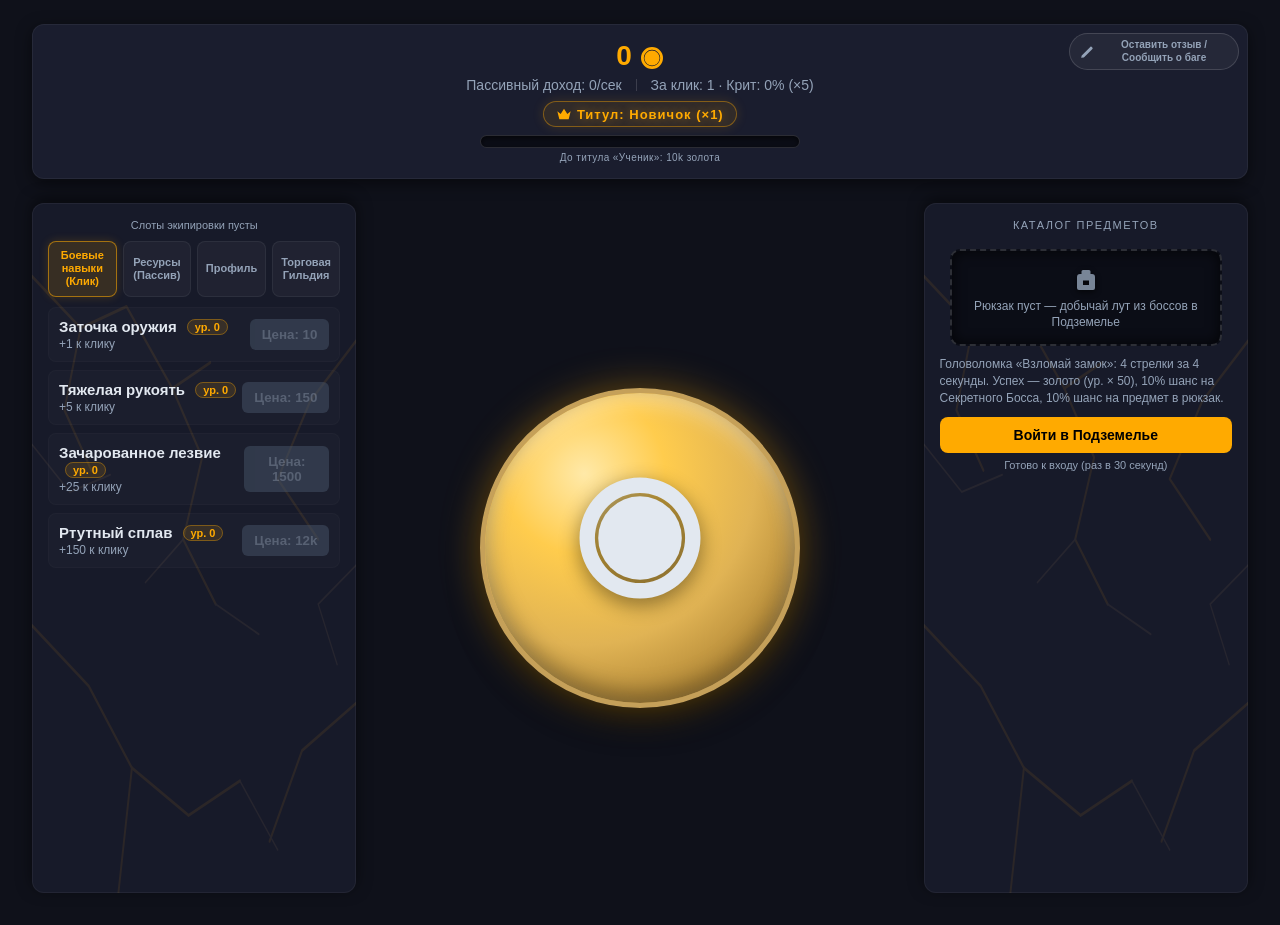
==== commit 073d31ef: "Add files via upload" ====
--- a/index.html
+++ b/index.html
@@ -11,30 +11,35 @@
     <div class="game-container">
         <!-- Верхняя статистика -->
         <div class="stats-panel">
-            <div class="gold-display" id="gold-count">0 💰</div>
+            <div class="gold-display" id="gold-count">0</div>
             <div class="stats-row">
                 <div class="gps-display" id="gps-count">Пассивный доход: 0/сек</div>
                 <div class="gpc-display" id="gpc-count">За клик: 1</div>
             </div>
             <!-- HTML: Текущий титул (множитель Золотого Сундука) -->
-            <div class="title-display" id="title-count">⚜ Титул: Новичок (×1)</div>
+            <div class="title-display" id="title-count">Титул: Новичок (×1)</div>
+            <!-- HTML: Прогресс до следующего титула (механика rank-progress) -->
+            <div class="title-progress" id="title-progress">
+                <div class="title-progress-track"><div class="title-progress-fill" id="title-progress-fill"></div></div>
+                <span class="title-progress-label" id="title-progress-label"></span>
+            </div>
             <!-- HTML: Экипированное оружие с критами (угол HUD) -->
             <div class="equip-hint hidden" id="equip-hint">Оружие: Кинжал Удачи [+5% Крит]</div>
 
             <!-- HTML: Кнопка отзыва — верхний правый угол HUD -->
-            <button class="feedback-btn" id="feedback-btn">📝 Оставить отзыв / Сообщить о баге</button>
+            <button class="feedback-btn" id="feedback-btn"><svg class="ui-icon sm" viewBox="0 0 24 24" fill="currentColor" aria-hidden="true"><path d="M3.2 20.8l.9-3.6L16.2 5.1a2.3 2.3 0 1 1 3.2 3.2L7.3 20.4l-4.1.4z"/></svg> Оставить отзыв / Сообщить о баге</button>
         </div>
 
         <!-- HTML: Центральная зона — Золотая Монета и экран Подземелья -->
         <div class="center-panel" id="center-panel">
             <div class="click-zone" id="click-zone">
                 <div id="coin-target" role="button" tabindex="0" aria-label="Золотая монета">
-                    <span class="coin-face">🪙</span>
+                    <span class="coin-face"><svg class="ui-icon" viewBox="0 0 24 24" fill="currentColor" aria-hidden="true"><path fill-rule="evenodd" d="M12 1a11 11 0 1 0 0 22 11 11 0 0 0 0-22zm0 2.8a8.2 8.2 0 1 1 0 16.4 8.2 8.2 0 0 1 0-16.4z"/><circle cx="12" cy="12" r="7.6"/></svg></span>
                 </div>
 
                 <!-- HTML: Золотой сундук — случайно появляется на арене -->
                 <div id="chest-target" class="hidden" role="button" tabindex="0" aria-label="Золотой сундук">
-                    <span class="chest-face">🧰</span>
+                    <span class="chest-face"><svg class="ui-icon" viewBox="0 0 24 24" fill="currentColor" aria-hidden="true"><path fill-rule="evenodd" d="M4.5 5.5h15A2.5 2.5 0 0 1 22 8v3.5H2V8a2.5 2.5 0 0 1 2.5-2.5zM2 13h20v6.5a2.5 2.5 0 0 1-2.5 2.5h-15A2.5 2.5 0 0 1 2 19.5V13zm8.8 2.5h2.4v4h-2.4z"/></svg></span>
                 </div>
 
                 <!-- HTML: Экран Подземелья (монета в это время скрыта) -->
@@ -69,9 +74,9 @@
 
         <!-- HTML: Вкладки — переключают зоны только на мобилках -->
         <div class="tabs">
-            <button class="tab-btn active" data-tab="sec-gear">Снаряжение</button>
-            <button class="tab-btn" data-tab="sec-inventory">Предметы</button>
-            <button class="tab-btn" data-tab="sec-dungeon">Подземелье</button>
+            <button class="tab-btn active" data-tab="sec-gear"><svg class="ui-icon" viewBox="0 0 24 24" fill="currentColor" aria-hidden="true"><path fill-rule="evenodd" d="M9 2h6a1.5 1.5 0 0 1 1.5 1.5V6H18a3 3 0 0 1 3 3v11a2 2 0 0 1-2 2H5a2 2 0 0 1-2-2V9a3 3 0 0 1 3-3h1.5V3.5A1.5 1.5 0 0 1 9 2zM9 12.4h6V17H9v-4.6z"/></svg>Снаряжение</button>
+            <button class="tab-btn" data-tab="sec-inventory"><svg class="ui-icon" viewBox="0 0 24 24" fill="currentColor" aria-hidden="true"><path d="M7.5 3h9l4 6.2L12 21.8 3.5 9.2 7.5 3z"/></svg>Предметы</button>
+            <button class="tab-btn" data-tab="sec-dungeon"><svg class="ui-icon" viewBox="0 0 24 24" fill="currentColor" aria-hidden="true"><path fill-rule="evenodd" d="M12 1.5A10.5 10.5 0 1 0 12 22.5 10.5 10.5 0 0 0 12 1.5zm0 1.8a8.7 8.7 0 1 1 0 17.4 8.7 8.7 0 0 1 0-17.4z"/><path d="M16.4 7.6l-3.1 5.7-5.7 3.1 3.1-5.7 5.7-3.1z"/></svg>Подземелье</button>
         </div>
 
         <!-- HTML: Левая колонка — магазин и наёмники -->
@@ -144,7 +149,7 @@
                     <!-- HTML: Вкладка «Торговая Гильдия» — торговые экспедиции (караваны) -->
                     <div class="shop-page hidden" id="shop-guild">
                         <div class="guild-card">
-                            <div class="guild-caption">🚗 Торговая Гильдия</div>
+                            <div class="guild-caption"><svg class="ui-icon" viewBox="0 0 24 24" fill="currentColor" aria-hidden="true"><path d="M4.5 11a7.5 7.5 0 0 1 15 0v1.5h-15V11zM2.5 12.5h19v4.5h-19z"/><circle cx="7" cy="19.5" r="2.4"/><circle cx="17" cy="19.5" r="2.4"/></svg> Торговая Гильдия</div>
                             <p class="guild-hint">Отправляй караван по дорогам королевства: 5 минут в пути — и он вернётся с золотом. Чем выше твой пассивный доход, тем богаче торговый путь.</p>
                             <div class="guild-row">
                                 <span class="guild-mult" id="caravan-mult">Множитель лицензий: ×1</span>
@@ -178,6 +183,9 @@
             </div>
         </div>
 
+        <!-- HTML: Затемнение под шторкой вкладки (мобилки) -->
+        <div id="sheet-scrim"></div>
+
         <!-- HTML: Тост о выпавшем луте -->
         <div id="loot-toast" class="hidden">
             <div class="loot-title">Найдено в Подземелье</div>
@@ -192,7 +200,7 @@
     <!-- HTML: Модалка отзыва — Google Форма внутри iframe -->
     <div id="feedbackModal">
         <button class="feedback-close" id="feedback-close" aria-label="Закрыть">✕</button>
-        <div class="feedback-title">📝 Отзыв тестера / Сообщить о баге</div>
+        <div class="feedback-title"><svg class="ui-icon sm" viewBox="0 0 24 24" fill="currentColor" aria-hidden="true"><path d="M3.2 20.8l.9-3.6L16.2 5.1a2.3 2.3 0 1 1 3.2 3.2L7.3 20.4l-4.1.4z"/></svg> Отзыв тестера / Сообщить о баге</div>
         <div class="feedback-frame">
             <iframe src="https://docs.google.com/forms/d/e/1FAIpQLSfrHmLt3FwXzu5K6GGlWEjlSm9oFpjKxw72t0lp-JDyLlshKQ/viewform?usp=publish-editor" width="100%" height="500" frameborder="0" marginheight="0" marginwidth="0">Загрузка...</iframe>
         </div>
--- a/style.css
+++ b/style.css
@@ -7,7 +7,9 @@
             --text-dim: #94a3b8;
         }
 
-        * {
+        *,
+        *::before,
+        *::after {
             box-sizing: border-box;
             margin: 0;
             padding: 0;
@@ -15,6 +17,53 @@
             -webkit-user-select: none;
         }
 
+        /* === SVG-ИКОНКИ (замена эмодзи): 24x24, цвет из текста === */
+        .ui-icon {
+            width: 24px;
+            height: 24px;
+            flex: 0 0 auto;
+            display: inline-block;
+            vertical-align: -5px;
+            fill: currentColor;
+        }
+
+        .ui-icon.sm {
+            width: 16px;
+            height: 16px;
+            vertical-align: -3px;
+        }
+
+        /* Крупные иконки монеты и сундука масштабируются от font-size контейнера */
+        .coin-face .ui-icon,
+        .chest-face .ui-icon {
+            width: 1em;
+            height: 1em;
+            vertical-align: baseline;
+        }
+
+        /* === МОБИЛЬНЫЕ ЖЕСТЫ: без double-tap-zoom, задержки тапа и выделения === */
+        button,
+        [role="button"],
+        .tabs,
+        .shop-tabs,
+        .tab-btn,
+        .shop-tab-btn,
+        .guild-btn,
+        .talent-btn,
+        .dungeon-btn,
+        .feedback-btn,
+        #click-zone,
+        #coin-target,
+        #chest-target,
+        .upgrade-btn,
+        .arrow-btn {
+            touch-action: manipulation;
+            -webkit-tap-highlight-color: transparent;
+            -webkit-touch-callout: none;
+            -webkit-user-select: none;
+            user-select: none;
+        }
+
         body {
             background-color: var(--bg-color);
             color: var(--text-color);
@@ -23,7 +72,11 @@
             flex-direction: column;
             align-items: center;
             height: 100vh;
+            height: 100dvh;   /* динамическая высота: сворачиваемая адресная строка Яндекс.Браузера не режет низ экрана */
             overflow: hidden;
+            -webkit-touch-callout: none;
+            -webkit-tap-highlight-color: transparent;
+            overscroll-behavior: none;
         }
 
         .game-container {
@@ -59,6 +112,10 @@
             right: 8px;
             z-index: 2;              /* поверх фоновых декораций панели */
             max-width: 170px;
+            display: inline-flex;
+            align-items: center;
+            justify-content: center;
+            gap: 4px;
             padding: 5px 9px;
             font-size: 10px;
             font-weight: bold;
@@ -106,6 +163,10 @@
         .feedback-title {
             position: relative;
             z-index: 1;              /* заголовок поверх любых декоративных линий */
+            display: flex;
+            align-items: center;
+            justify-content: center;
+            gap: 6px;
             text-align: center;
             font-size: 14px;
             font-weight: 900;
@@ -1053,6 +1114,9 @@
         }
 
         .guild-caption {
+            display: flex;
+            align-items: center;
+            gap: 8px;
             font-size: 14px;
             font-weight: 900;
             letter-spacing: 1px;
@@ -1309,6 +1373,9 @@
         }
 
         .equip-slot .es-label {
+            display: flex;
+            align-items: center;
+            gap: 6px;
             font-size: 10px;
             letter-spacing: 1px;
             text-transform: uppercase;
@@ -1404,6 +1471,9 @@
         }
 
         .branch-title {
+            display: flex;
+            align-items: center;
+            gap: 6px;
             font-size: 11px;
             font-weight: bold;
             color: var(--accent-color);
@@ -1522,3 +1592,189 @@
             0%, 100% { transform: scale(1) rotate(-2deg); }
             50%      { transform: scale(1.08) rotate(2deg); }
         }
+
+        /* ============================================================
+           ПРОГРЕСС ДО СЛЕДУЮЩЕГО ТИТУЛА
+           Механика rank-progress позаимствована из «Age of Alchemy & Sword»:
+           тонкий золотой бар под бейджем титула в HUD.
+           ============================================================ */
+        .title-progress {
+            display: none;
+            margin: 8px auto 0;
+            width: min(320px, 100%);
+            position: relative;
+            z-index: 2;              /* поверх декоративных трещин панели */
+        }
+
+        .title-progress.visible { display: block; }
+
+        .title-progress-track {
+            position: relative;
+            height: 13px;
+            background: #0b0d16;
+            border: 1px solid rgba(255, 255, 255, 0.13);
+            border-radius: 999px;
+            overflow: hidden;
+            box-shadow: inset 0 2px 5px rgba(0, 0, 0, 0.6);
+        }
+
+        .title-progress-fill {
+            height: 100%;
+            width: 0%;
+            background: linear-gradient(90deg, #c5a059 0%, var(--accent-color) 60%, #ffe08a 100%);
+            box-shadow: 0 0 10px rgba(255, 170, 0, 0.55);
+            transition: width 0.35s ease-out;
+        }
+
+        .title-progress-label {
+            display: block;
+            margin-top: 4px;
+            font-size: 10px;
+            letter-spacing: 0.4px;
+            color: var(--text-dim);
+        }
+
+        /* Затемнение под шторкой вкладки (только мобилки, где .show) */
+        #sheet-scrim {
+            display: none;
+            position: fixed;
+            inset: 0;
+            z-index: 240;
+            background: rgba(4, 6, 12, 0.62);
+        }
+
+        /* ============================================================
+           МОБИЛЬНАЯ РАСКЛАДКА (<=768px)
+           Механика позаимствована из «Age of Alchemy & Sword»:
+           фиксированный таб-бар внизу (иконка + подпись, safe-area),
+           одноколоночный контент со свободной прокруткой — ни один
+           элемент управления не остаётся за краем экрана.
+           ============================================================ */
+        @media (max-width: 768px) {
+            body {
+                height: 100vh;
+                height: 100dvh;
+                overflow: hidden;
+                overscroll-behavior: none;
+            }
+
+            .game-container {
+                height: 100vh;
+                height: 100dvh;
+                justify-content: flex-start;
+                gap: 12px;
+                padding: 12px 12px calc(86px + env(safe-area-inset-bottom, 0px));
+                overflow-y: auto;
+                overscroll-behavior-y: none;
+                -webkit-overflow-scrolling: touch;
+            }
+
+            /* Зона клика растёт по контенту: монета сверху, магазин ниже */
+            .center-panel {
+                flex: 0 0 auto;
+                min-height: 40vh;
+                min-height: 40dvh;
+            }
+
+            .click-zone { min-height: 40vh; min-height: 40dvh; }
+
+            /* Панель не ограничена по высоте — скроллит весь контейнер */
+            .upgrades-panel { max-height: none; }
+
+            /* Нижний таб-бар: фиксирован, всегда доступен */
+            .tabs {
+                position: fixed;
+                left: 0;
+                right: 0;
+                bottom: 0;
+                z-index: 300;
+                gap: 8px;
+                margin: 0;
+                padding: 8px 10px calc(8px + env(safe-area-inset-bottom, 0px));
+                border-radius: 0;
+                border: none;
+                border-top: 1px solid rgba(255, 255, 255, 0.10);
+                background: rgba(18, 21, 34, 0.97);
+                backdrop-filter: blur(8px);
+                -webkit-backdrop-filter: blur(8px);
+                box-shadow: 0 -8px 24px rgba(0, 0, 0, 0.55);
+            }
+
+            .tab-btn {
+                display: flex;
+                flex-direction: column;
+                align-items: center;
+                justify-content: center;
+                gap: 3px;
+                min-height: 52px;
+                padding: 6px 4px;
+                font-size: 10px;
+                line-height: 1.15;
+                text-align: center;
+            }
+
+            .tab-btn .ui-icon {
+                width: 22px;
+                height: 22px;
+                vertical-align: middle;
+            }
+
+            .tab-btn.active {
+                background: rgba(255, 170, 0, 0.16);
+                border-color: rgba(255, 170, 0, 0.60);
+                box-shadow: 0 0 14px rgba(255, 170, 0, 0.30);
+                text-shadow: 0 0 8px rgba(255, 170, 0, 0.55);
+            }
+
+            /* Тост лута всегда поверх таб-бара */
+            #loot-toast { z-index: 320; }
+
+            /* ============================================================
+               ШТОРКА ВКЛАДКИ: панели закрыты по умолчанию и выезжают
+               снизу только по кнопке в таб-баре (механика bottom-sheet).
+               ============================================================ */
+            .left-panel,
+            .right-panel {
+                position: fixed;
+                left: 8px;
+                right: 8px;
+                top: auto;
+                bottom: calc(70px + env(safe-area-inset-bottom, 0px));
+                width: auto;
+                z-index: 250;                 /* под таб-баром (300), над затемнением (240) */
+                max-height: min(72dvh, calc(100dvh - 220px));
+                overflow-y: auto;
+                overscroll-behavior: contain; /* скролл не уходит на фон игры */
+                transform: translateY(calc(100% + 90px));
+                opacity: 0;
+                visibility: hidden;
+                pointer-events: none;
+                transition: transform 0.32s cubic-bezier(0.2, 0.9, 0.25, 1),
+                            opacity 0.22s ease,
+                            visibility 0s linear 0.32s;
+            }
+
+            .left-panel.sheet-open,
+            .right-panel.sheet-open {
+                transform: translateY(0);
+                opacity: 1;
+                visibility: visible;
+                pointer-events: auto;
+                transition: transform 0.32s cubic-bezier(0.2, 0.9, 0.25, 1),
+                            opacity 0.22s ease;
+            }
+
+            /* Тап по затемнению — закрыть шторку */
+            #sheet-scrim.show {
+                display: block;
+                animation: sheetFadeIn 0.25s ease;
+            }
+
+            @keyframes sheetFadeIn {
+                from { opacity: 0; }
+                to   { opacity: 1; }
+            }
+
+            /* Без шторки центральная зона забирает всё свободное место */
+            .center-panel { flex: 1 1 auto; }
+        }
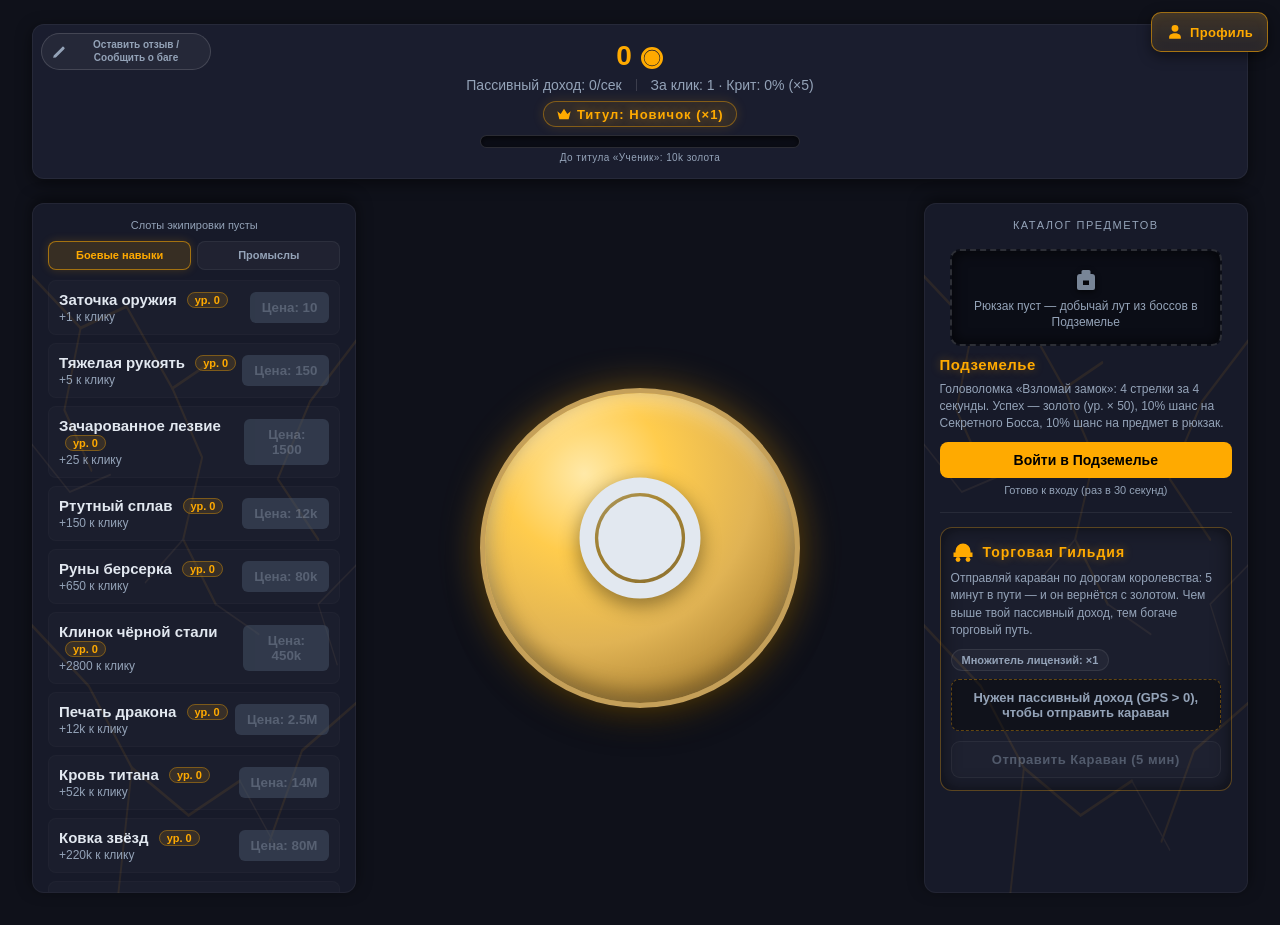
==== commit 19fc585a: "Add files via upload" ====
--- a/index.html
+++ b/index.html
@@ -26,8 +26,11 @@
             <!-- HTML: Экипированное оружие с критами (угол HUD) -->
             <div class="equip-hint hidden" id="equip-hint">Оружие: Кинжал Удачи [+5% Крит]</div>
 
-            <!-- HTML: Кнопка отзыва — верхний правый угол HUD -->
+            <!-- HTML: Кнопка отзыва — верхний левый угол HUD -->
             <button class="feedback-btn" id="feedback-btn"><svg class="ui-icon sm" viewBox="0 0 24 24" fill="currentColor" aria-hidden="true"><path d="M3.2 20.8l.9-3.6L16.2 5.1a2.3 2.3 0 1 1 3.2 3.2L7.3 20.4l-4.1.4z"/></svg> Оставить отзыв / Сообщить о баге</button>
+
+            <!-- HTML: Отдельная вкладка «Профиль» — верхний правый угол HUD -->
+            <button class="profile-btn" id="profile-btn"><svg class="ui-icon sm" viewBox="0 0 24 24" fill="currentColor" aria-hidden="true"><path d="M12 2.5a4.6 4.6 0 1 1 0 9.2 4.6 4.6 0 0 1 0-9.2zM12 13.6c4.3 0 7.8 2.2 7.8 4.9V21H4.2v-2.5c0-2.7 3.5-4.9 7.8-4.9z"/></svg>Профиль</button>
         </div>
 
         <!-- HTML: Центральная зона — Золотая Монета и экран Подземелья -->
@@ -72,27 +75,25 @@
             </div>
         </div>
 
-        <!-- HTML: Вкладки — переключают зоны только на мобилках -->
+        <!-- HTML: Вкладки — переключают зоны только на мобилках: Заработок / Инвентарь / Мир -->
         <div class="tabs">
-            <button class="tab-btn active" data-tab="sec-gear"><svg class="ui-icon" viewBox="0 0 24 24" fill="currentColor" aria-hidden="true"><path fill-rule="evenodd" d="M9 2h6a1.5 1.5 0 0 1 1.5 1.5V6H18a3 3 0 0 1 3 3v11a2 2 0 0 1-2 2H5a2 2 0 0 1-2-2V9a3 3 0 0 1 3-3h1.5V3.5A1.5 1.5 0 0 1 9 2zM9 12.4h6V17H9v-4.6z"/></svg>Снаряжение</button>
-            <button class="tab-btn" data-tab="sec-inventory"><svg class="ui-icon" viewBox="0 0 24 24" fill="currentColor" aria-hidden="true"><path d="M7.5 3h9l4 6.2L12 21.8 3.5 9.2 7.5 3z"/></svg>Предметы</button>
-            <button class="tab-btn" data-tab="sec-dungeon"><svg class="ui-icon" viewBox="0 0 24 24" fill="currentColor" aria-hidden="true"><path fill-rule="evenodd" d="M12 1.5A10.5 10.5 0 1 0 12 22.5 10.5 10.5 0 0 0 12 1.5zm0 1.8a8.7 8.7 0 1 1 0 17.4 8.7 8.7 0 0 1 0-17.4z"/><path d="M16.4 7.6l-3.1 5.7-5.7 3.1 3.1-5.7 5.7-3.1z"/></svg>Подземелье</button>
+            <button class="tab-btn active" data-tab="sec-gear"><svg class="ui-icon" viewBox="0 0 24 24" fill="currentColor" aria-hidden="true"><path fill-rule="evenodd" d="M12 1a11 11 0 1 0 0 22 11 11 0 0 0 0-22zm0 2.8a8.2 8.2 0 1 1 0 16.4 8.2 8.2 0 0 1 0-16.4z"/><circle cx="12" cy="12" r="7.6"/></svg>Заработок</button>
+            <button class="tab-btn" data-tab="sec-inventory"><svg class="ui-icon" viewBox="0 0 24 24" fill="currentColor" aria-hidden="true"><path fill-rule="evenodd" d="M9 2h6a1.5 1.5 0 0 1 1.5 1.5V6H18a3 3 0 0 1 3 3v11a2 2 0 0 1-2 2H5a2 2 0 0 1-2-2V9a3 3 0 0 1 3-3h1.5V3.5A1.5 1.5 0 0 1 9 2zM9 12.4h6V17H9v-4.6z"/></svg>Инвентарь</button>
+            <button class="tab-btn" data-tab="sec-dungeon"><svg class="ui-icon" viewBox="0 0 24 24" fill="currentColor" aria-hidden="true"><path fill-rule="evenodd" d="M12 1.5A10.5 10.5 0 1 0 12 22.5 10.5 10.5 0 0 0 12 1.5zm0 1.8a8.7 8.7 0 1 1 0 17.4 8.7 8.7 0 0 1 0-17.4z"/><path d="M16.4 7.6l-3.1 5.7-5.7 3.1 3.1-5.7 5.7-3.1z"/></svg>Мир</button>
         </div>
 
         <!-- HTML: Левая колонка — магазин и наёмники -->
         <div class="left-panel" id="left-panel">
             <div class="panel-cracks"></div>
             <div class="upgrades-panel">
-                <!-- Вкладка: Снаряжение (sec-gear) -->
+                <!-- Вкладка: Заработок (sec-gear) -->
                 <div class="tab-page" id="sec-gear">
                     <div class="stat-bonus" id="stat-bonus"></div>
 
                     <!-- HTML: Магазин — три под-вкладки -->
                     <div class="shop-tabs">
-                        <button class="shop-tab-btn active" data-shop="shop-combat">Боевые навыки (Клик)</button>
-                        <button class="shop-tab-btn" data-shop="shop-passive">Ресурсы (Пассив)</button>
-                        <button class="shop-tab-btn" data-shop="shop-profile">Профиль</button>
-                        <button class="shop-tab-btn" data-shop="shop-guild">Торговая Гильдия</button>
+                        <button class="shop-tab-btn active" data-shop="shop-combat">Боевые навыки</button>
+                        <button class="shop-tab-btn" data-shop="shop-passive">Промыслы</button>
                     </div>
 
                     <!-- Вкладка: Боевые навыки (клик-апгрейды) -->
@@ -102,15 +103,25 @@
                         </div>
                     </div>
 
-                    <!-- Вкладка: Ресурсы (пассивный доход) -->
+                    <!-- Вкладка: Промыслы (пассивный доход) -->
                     <div class="shop-page hidden" id="shop-passive">
                         <div id="passive-buildings-list">
                             <!-- JS рендерит линейку построек из gameState.passiveBuildings -->
                         </div>
                     </div>
 
-                    <!-- HTML: Вкладка «Профиль» — информационный центр -->
-                    <div class="shop-page hidden" id="shop-profile">
+                </div>
+            </div>
+        </div>
+
+        <!-- HTML: ОТДЕЛЬНАЯ ВКЛАДКА «ПРОФИЛЬ» — открывается кнопкой в правом верхнем углу HUD -->
+        <div id="profile-view" class="profile-view hidden">
+            <div class="profile-panel">
+                <div class="profile-panel-head">
+                    <span class="profile-panel-title"><svg class="ui-icon sm" viewBox="0 0 24 24" fill="currentColor" aria-hidden="true"><path d="M12 2.5a4.6 4.6 0 1 1 0 9.2 4.6 4.6 0 0 1 0-9.2zM12 13.6c4.3 0 7.8 2.2 7.8 4.9V21H4.2v-2.5c0-2.7 3.5-4.9 7.8-4.9z"/></svg>Профиль</span>
+                    <button class="profile-close" id="profile-close" aria-label="Закрыть">✕</button>
+                </div>
+                <div class="profile-body">
                         <div class="profile-head">
                             <div class="profile-title-label">Текущий титул</div>
                             <div class="profile-title-name" id="profile-title-name">Новичок</div>
@@ -144,10 +155,32 @@
                         <div class="titles-table" id="titles-table">
                             <!-- JS рендерит строки из TITLES -->
                         </div>
-                    </div>
-
-                    <!-- HTML: Вкладка «Торговая Гильдия» — торговые экспедиции (караваны) -->
-                    <div class="shop-page hidden" id="shop-guild">
+                </div>
+            </div>
+        </div>
+
+        <!-- HTML: Правая колонка — Инвентарь и Мир -->
+        <div class="right-panel" id="right-panel">
+            <div class="panel-cracks"></div>
+            <div class="upgrades-panel">
+                <!-- HTML: Вкладка «Инвентарь» — всё снаряжение с ивентов (подземелье и т.д.) -->
+                <div class="tab-page hidden" id="sec-inventory">
+                    <div class="titles-caption">Каталог предметов</div>
+                    <div id="inventory-grid">
+                        <!-- JS рендерит ячейки .inventory-slot с надетыми предметами -->
+                    </div>
+                </div>
+
+                <!-- HTML: Вкладка «Мир» — доп. активности: Подземелье + Торговая Гильдия -->
+                <div class="tab-page hidden" id="sec-dungeon">
+                    <div class="world-section">
+                        <div class="world-title">Подземелье</div>
+                        <p class="dungeon-hint">Головоломка «Взломай замок»: 4 стрелки за 4 секунды. Успех — золото (ур. × 50), 10% шанс на Секретного Босса, 10% шанс на предмет в рюкзак.</p>
+                        <button class="dungeon-btn" id="enter-dungeon-btn">Войти в Подземелье</button>
+                        <p class="dungeon-cool" id="dungeon-cool">Готово к входу (раз в 30 секунд)</p>
+                    </div>
+
+                    <div class="world-section">
                         <div class="guild-card">
                             <div class="guild-caption"><svg class="ui-icon" viewBox="0 0 24 24" fill="currentColor" aria-hidden="true"><path d="M4.5 11a7.5 7.5 0 0 1 15 0v1.5h-15V11zM2.5 12.5h19v4.5h-19z"/><circle cx="7" cy="19.5" r="2.4"/><circle cx="17" cy="19.5" r="2.4"/></svg> Торговая Гильдия</div>
                             <p class="guild-hint">Отправляй караван по дорогам королевства: 5 минут в пути — и он вернётся с золотом. Чем выше твой пассивный доход, тем богаче торговый путь.</p>
@@ -162,27 +195,6 @@
             </div>
         </div>
 
-        <!-- HTML: Правая колонка — рюкзак и подземелье -->
-        <div class="right-panel" id="right-panel">
-            <div class="panel-cracks"></div>
-            <div class="upgrades-panel">
-                <!-- HTML: Вкладка «Предметы» — каталог всего снаряжения -->
-                <div class="tab-page hidden" id="sec-inventory">
-                    <div class="titles-caption">Каталог предметов</div>
-                    <div id="inventory-grid">
-                        <!-- JS рендерит ячейки .inventory-slot с надетыми предметами -->
-                    </div>
-                </div>
-
-                <!-- HTML: Вкладка «Подземелье» -->
-                <div class="tab-page hidden" id="sec-dungeon">
-                    <p class="dungeon-hint">Головоломка «Взломай замок»: 4 стрелки за 4 секунды. Успех — золото (ур. × 50), 10% шанс на Секретного Босса, 10% шанс на предмет в рюкзак.</p>
-                    <button class="dungeon-btn" id="enter-dungeon-btn">Войти в Подземелье</button>
-                    <p class="dungeon-cool" id="dungeon-cool">Готово к входу (раз в 30 секунд)</p>
-                </div>
-            </div>
-        </div>
-
         <!-- HTML: Затемнение под шторкой вкладки (мобилки) -->
         <div id="sheet-scrim"></div>
 
--- a/style.css
+++ b/style.css
@@ -109,7 +109,7 @@
         .feedback-btn {
             position: absolute;
             top: 8px;
-            right: 8px;
+            left: 8px;               /* отзыв — левый верхний угол */
             z-index: 2;              /* поверх фоновых декораций панели */
             max-width: 170px;
             display: inline-flex;
@@ -132,6 +132,143 @@
             color: var(--accent-color);
             border-color: rgba(255, 170, 0, 0.55);
             box-shadow: 0 0 12px rgba(255, 170, 0, 0.35);
+        }
+
+        /* Отдельная вкладка «Профиль» — прибита к правому верхнему краю экрана */
+        .profile-btn {
+            position: fixed;
+            top: 12px;
+            right: 12px;
+            z-index: 400;            /* выше панелей и таб-бара (300), ниже профиля (5000) */
+            display: inline-flex;
+            align-items: center;
+            justify-content: center;
+            gap: 6px;
+            min-height: 40px;
+            padding: 8px 14px;
+            font-family: inherit;
+            font-size: 13px;
+            font-weight: 700;
+            letter-spacing: 0.3px;
+            color: var(--accent-color);
+            background:
+                linear-gradient(180deg, rgba(255, 170, 0, 0.16) 0%, rgba(255, 170, 0, 0.05) 100%),
+                var(--panel-color);
+            border: 1px solid rgba(255, 170, 0, 0.55);
+            border-radius: 10px;
+            box-shadow: 0 4px 14px rgba(0, 0, 0, 0.45), inset 0 0 12px rgba(255, 170, 0, 0.06);
+            cursor: pointer;
+            pointer-events: auto;
+            touch-action: manipulation;
+            -webkit-tap-highlight-color: transparent;
+            transition: transform 0.08s ease, box-shadow 0.2s ease, border-color 0.2s ease, color 0.15s ease;
+        }
+
+        .profile-btn .ui-icon {
+            width: 18px;
+            height: 18px;
+            vertical-align: middle;
+        }
+
+        .profile-btn:hover {
+            color: #fff;
+            border-color: rgba(255, 170, 0, 0.9);
+            box-shadow: 0 0 18px rgba(255, 170, 0, 0.45), inset 0 0 12px rgba(255, 170, 0, 0.10);
+        }
+
+        .profile-btn:active {
+            transform: scale(0.96);
+        }
+
+        /* === ПАНЕЛЬ «ПРОФИЛЬ» (отдельная вкладка) === */
+        .profile-view {
+            position: fixed;
+            inset: 0;
+            z-index: 5000;
+            display: flex;
+            align-items: center;
+            justify-content: center;
+            padding: 16px;
+            background: rgba(4, 6, 12, 0.72);
+            backdrop-filter: blur(3px);
+            -webkit-backdrop-filter: blur(3px);
+        }
+
+        .profile-panel {
+            position: relative;
+            display: flex;
+            flex-direction: column;
+            width: min(560px, 100%);
+            max-height: min(84dvh, 100%);
+            background: var(--panel-color);
+            border: 1px solid rgba(255, 170, 0, 0.35);
+            border-radius: 16px;
+            box-shadow: 0 24px 60px rgba(0, 0, 0, 0.70), inset 0 0 26px rgba(255, 170, 0, 0.04);
+            overflow: hidden;
+        }
+
+        .profile-panel-head {
+            position: relative;
+            z-index: 2;              /* заголовок поверх трещин/декора */
+            flex: 0 0 auto;
+            display: flex;
+            align-items: center;
+            justify-content: space-between;
+            gap: 10px;
+            padding: 12px 14px;
+            border-bottom: 1px solid rgba(255, 255, 255, 0.08);
+        }
+
+        .profile-panel-title {
+            display: inline-flex;
+            align-items: center;
+            gap: 6px;
+            font-size: 15px;
+            font-weight: 900;
+            letter-spacing: 0.6px;
+            color: var(--accent-color);
+            text-shadow: 0 0 10px rgba(255, 170, 0, 0.35);
+        }
+
+        .profile-close {
+            flex: 0 0 auto;
+            display: flex;
+            align-items: center;
+            justify-content: center;
+            width: 30px;
+            height: 30px;
+            font-size: 15px;
+            font-weight: bold;
+            color: var(--text-dim);
+            background: rgba(255, 255, 255, 0.06);
+            border: 1px solid rgba(255, 255, 255, 0.16);
+            border-radius: 50%;
+            cursor: pointer;
+            transition: color 0.15s ease, border-color 0.15s ease, transform 0.1s ease;
+        }
+
+        .profile-close:hover {
+            color: #ff5f5f;
+            border-color: rgba(255, 95, 95, 0.65);
+            transform: rotate(90deg);
+        }
+
+        .profile-body {
+            position: relative;
+            z-index: 1;              /* содержимое поверх любых декоративных линий */
+            flex: 1 1 auto;
+            min-height: 0;
+            overflow-y: auto;
+            padding: 14px;
+            scrollbar-width: thin;
+            scrollbar-color: var(--accent-color) #11131c;
+        }
+
+        .profile-body::-webkit-scrollbar { width: 6px; }
+        .profile-body::-webkit-scrollbar-track { background: #11131c; border-radius: 6px; }
+        .profile-body::-webkit-scrollbar-thumb {
+            background: linear-gradient(180deg, var(--accent-color) 0%, #c5a059 100%);
+            border-radius: 6px;
         }
 
         /* Полупрозрачный задний фон: игра слегка затенена, но продолжает жить */
@@ -1632,6 +1769,27 @@
             font-size: 10px;
             letter-spacing: 0.4px;
             color: var(--text-dim);
+        }
+
+        /* === ВКЛАДКА «МИР»: секции активностей (Подземелье, Торговая Гильдия) === */
+        .world-section + .world-section {
+            margin-top: 16px;
+            padding-top: 14px;
+            border-top: 1px solid rgba(255, 255, 255, 0.07);
+        }
+
+        .world-title {
+            position: relative;
+            z-index: 2;              /* заголовок поверх трещин панели */
+            display: flex;
+            align-items: center;
+            gap: 6px;
+            margin-bottom: 8px;
+            font-size: 15px;
+            font-weight: 900;
+            letter-spacing: 0.5px;
+            color: var(--accent-color);
+            text-shadow: 0 0 10px rgba(255, 170, 0, 0.35);
         }
 
         /* Затемнение под шторкой вкладки (только мобилки, где .show) */
